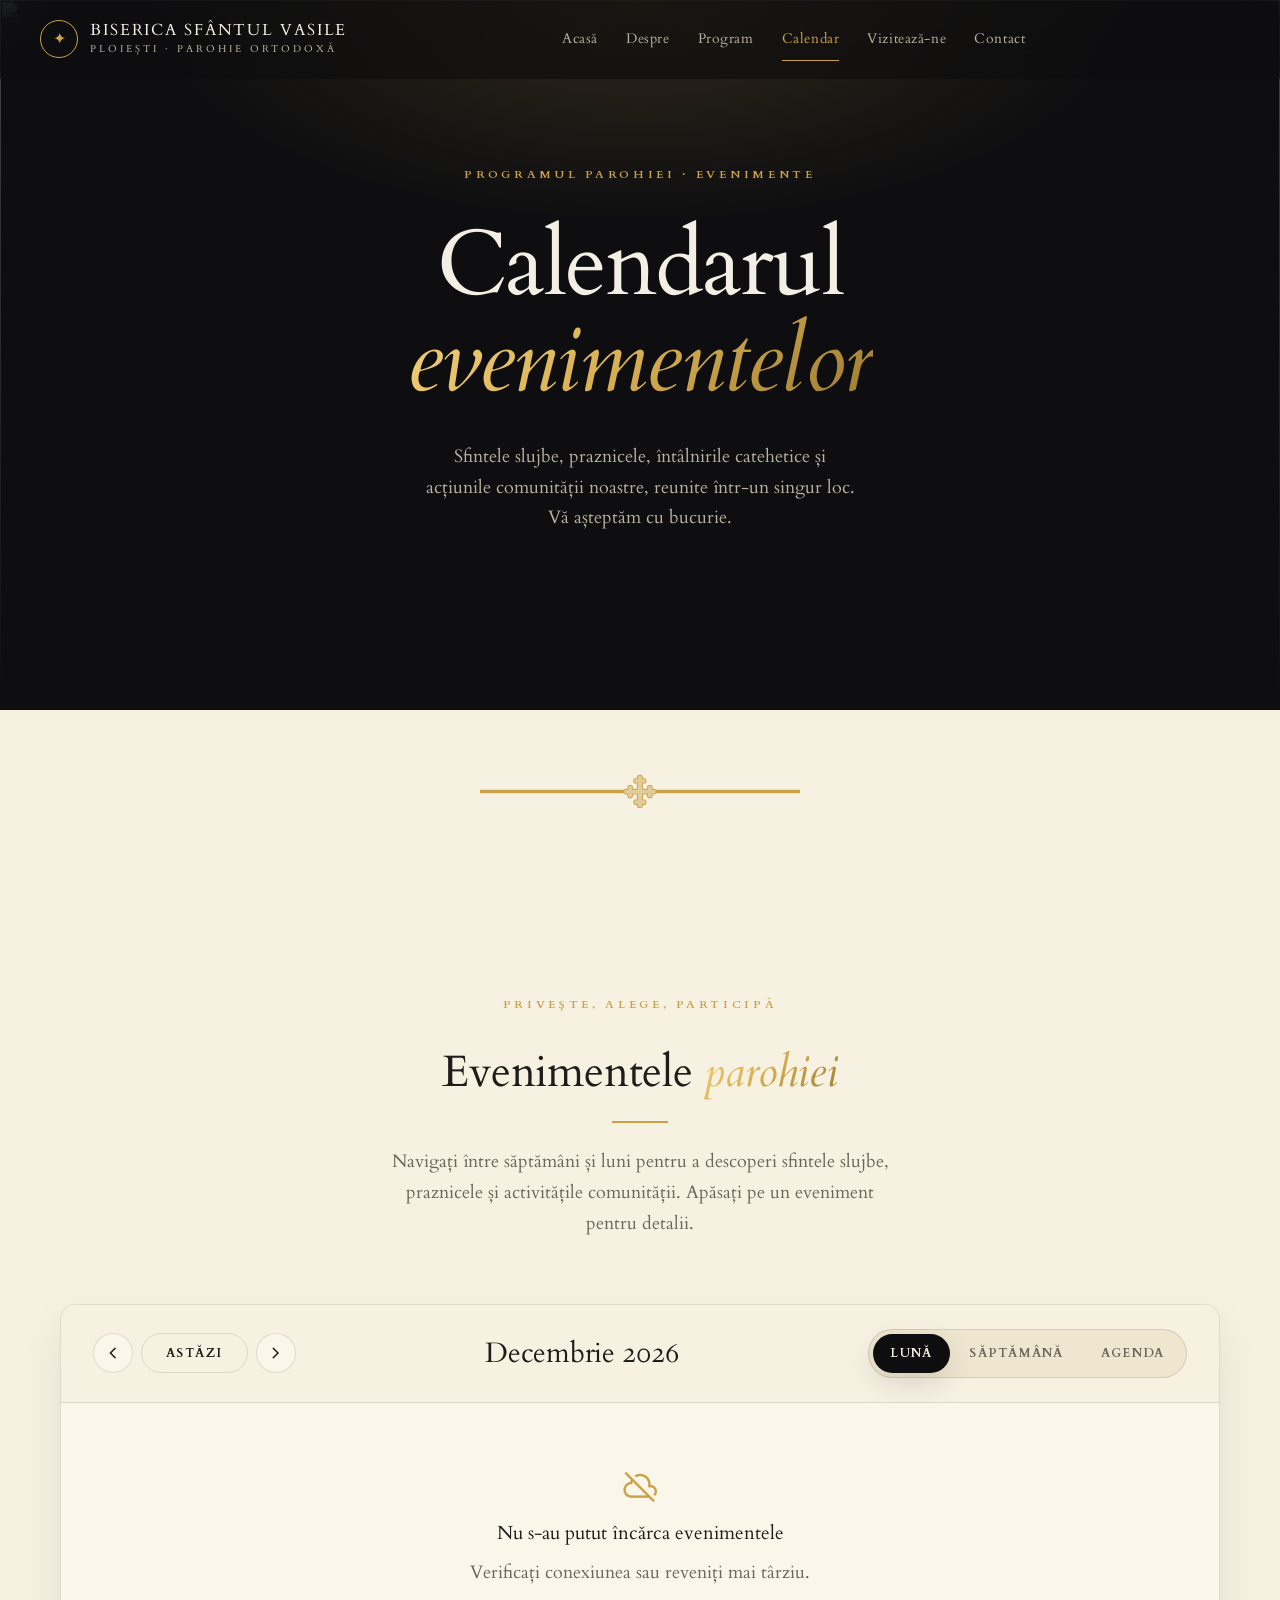
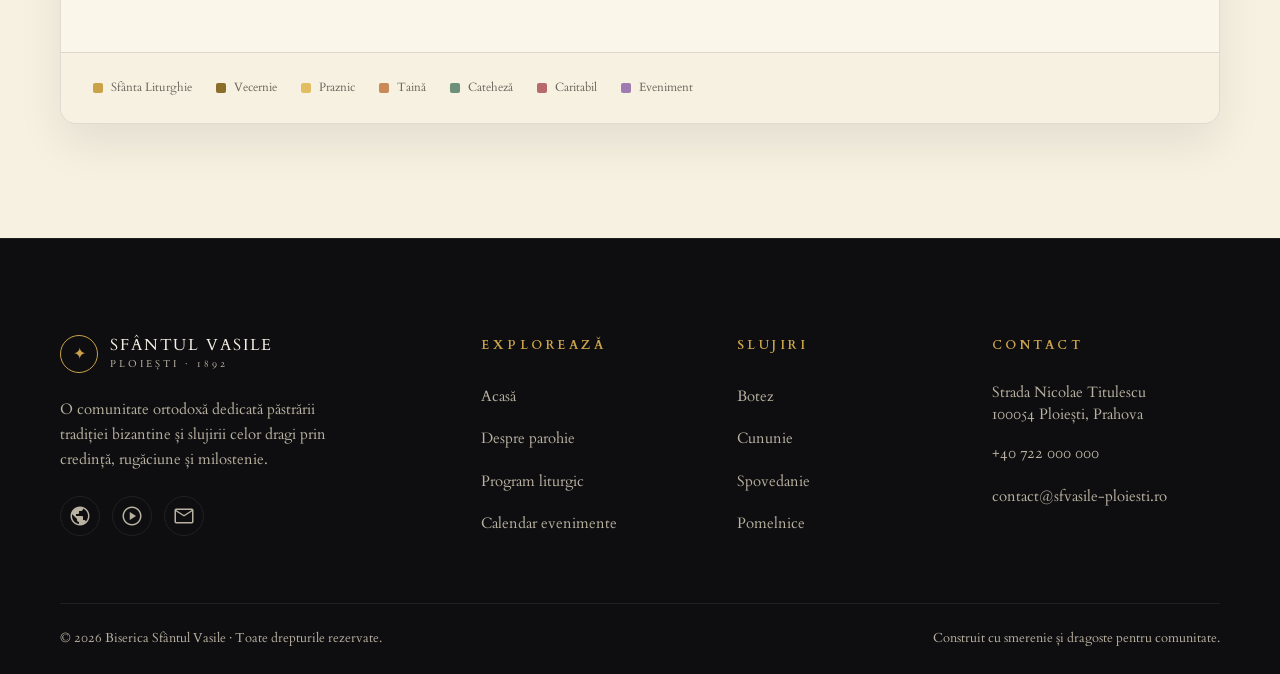
==== calendar.html @ da649786 "Implementare calendar Co-Authored-By: Claude Opus 4.6 <noreply@anthropic.com>" ====
<!DOCTYPE html>
<html lang="ro">
<head>
  <meta charset="utf-8">
  <meta name="viewport" content="width=device-width, initial-scale=1">
  <title>Calendar evenimente — Biserica Sfântul Vasile · Ploiești</title>
  <meta name="description" content="Calendarul evenimentelor parohiei Sfântul Vasile din Ploiești — sfinte slujbe, praznice, întâlniri catehetice și acțiuni caritabile.">

  <link rel="preconnect" href="https://fonts.googleapis.com">
  <link rel="preconnect" href="https://fonts.gstatic.com" crossorigin>
  <!-- Cardo — Old-Style Garalde serif (classical, liturgical, excellent diacritic & Greek support). -->
  <link rel="stylesheet" href="https://fonts.googleapis.com/css2?family=Cardo:ital,wght@0,400;0,700;1,400&display=swap">
  <link rel="stylesheet" href="https://fonts.googleapis.com/css2?family=Material+Symbols+Outlined:opsz,wght,FILL,GRAD@24,400,0,0&display=swap">

  <link rel="stylesheet" href="assets/css/main.css">
  <link rel="stylesheet" href="assets/css/calendar.css">
</head>
<body>

  <!-- ========== Header ========== -->
  <header class="site-header" role="banner">
    <div class="site-header__inner">
      <a href="index.html" class="brand" aria-label="Biserica Sfântul Vasile — Acasă">
        <span class="brand__mark" aria-hidden="true">✦</span>
        <span>
          <span class="brand__name">Biserica Sfântul Vasile</span>
          <span class="brand__sub">Ploiești · Parohie Ortodoxă</span>
        </span>
      </a>

      <nav class="nav" aria-label="Navigare principală">
        <a href="index.html" class="nav__link">Acasă</a>
        <a href="despre.html" class="nav__link">Despre</a>
        <a href="index.html#program" class="nav__link">Program</a>
        <a href="calendar.html" class="nav__link is-active">Calendar</a>
        <a href="index.html#vizita" class="nav__link">Vizitează-ne</a>
        <a href="contact.html" class="nav__link">Contact</a>
      </nav>

      <div class="header-actions">
        <button class="nav-toggle" data-menu-toggle aria-label="Deschide meniul" aria-expanded="false" aria-controls="mobile-menu">
          <span class="material-symbols-outlined" aria-hidden="true">menu</span>
        </button>
      </div>
    </div>
  </header>

  <!-- Mobile menu -->
  <div id="mobile-menu" class="mobile-menu" data-mobile-menu>
    <nav class="mobile-menu__list" aria-label="Navigare mobilă">
      <a href="index.html" class="mobile-menu__link">Acasă</a>
      <a href="despre.html" class="mobile-menu__link">Despre</a>
      <a href="index.html#program" class="mobile-menu__link">Program liturgic</a>
      <a href="calendar.html" class="mobile-menu__link is-active">Calendar</a>
      <a href="index.html#vizita" class="mobile-menu__link">Vizitează-ne</a>
      <a href="contact.html" class="mobile-menu__link">Contact</a>
    </nav>
  </div>

  <main id="main">

    <!-- ========== Hero (compact) ========== -->
    <section class="hero hero--compact" aria-label="Calendar evenimente">
      <div class="hero__bg" aria-hidden="true">
        <img src="https://images.unsplash.com/photo-1507692049790-de58290a4334?q=80&amp;w=2000&amp;auto=format&amp;fit=crop" alt="">
      </div>

      <div class="hero__inner hero__inner--center">
        <div style="max-width: 820px;">
          <span class="eyebrow hero__eyebrow">Programul parohiei · Evenimente</span>
          <h1 class="hero__title">
            Calendarul
            <em>evenimentelor</em>
          </h1>
          <p class="hero__lead">
            Sfintele slujbe, praznicele, întâlnirile catehetice și acțiunile comunității noastre, reunite într-un singur loc. Vă așteptăm cu bucurie.
          </p>
        </div>
      </div>
    </section>

    <!-- Ornament divider -->
    <div class="divider-ornament" aria-hidden="true">
      <img src="assets/img/divider-ornament.svg" alt="" class="divider-ornament__svg">
    </div>

    <!-- ========== Calendar widget ========== -->
    <section class="section section--cream" aria-labelledby="calendar-h">
      <div class="container">
        <div class="section-heading section-heading--center reveal">
          <span class="eyebrow">Privește, alege, participă</span>
          <h2 id="calendar-h" style="margin-top: var(--s-4);">
            Evenimentele <em class="text-gradient-gold" style="font-style: italic;">parohiei</em>
          </h2>
          <span class="section-heading__rule"></span>
          <p class="lead text-center mx-auto mt-5" style="color: var(--c-ink-muted);">
            Navigați între săptămâni și luni pentru a descoperi sfintele slujbe, praznicele și activitățile comunității. Apăsați pe un eveniment pentru detalii.
          </p>
        </div>

        <div class="reveal delay-1" id="bsv-calendar" style="margin-top: var(--s-7);"></div>

        <noscript>
          <div class="calendar" style="margin-top: var(--s-7);">
            <div class="calendar__state">
              <span class="material-symbols-outlined icon" aria-hidden="true">info</span>
              <h3>Activați JavaScript pentru a vizualiza calendarul</h3>
              <p>Pentru programul liturgic static, vizitați secțiunea <a href="index.html#program" class="link-arrow"><span>Program</span></a>.</p>
            </div>
          </div>
        </noscript>
      </div>
    </section>

  </main>

  <!-- ========== Footer ========== -->
  <footer class="site-footer" role="contentinfo">
    <div class="container">
      <div class="site-footer__grid">
        <div>
          <a href="index.html" class="brand site-footer__brand">
            <span class="brand__mark" aria-hidden="true">✦</span>
            <span>
              <span class="brand__name">Sfântul Vasile</span>
              <span class="brand__sub">Ploiești · 1892</span>
            </span>
          </a>
          <p class="site-footer__intro">
            O comunitate ortodoxă dedicată păstrării tradiției bizantine și slujirii celor dragi prin credință, rugăciune și milostenie.
          </p>
          <div class="site-footer__socials" aria-label="Urmărește-ne">
            <a href="#" aria-label="Facebook"><span class="material-symbols-outlined" aria-hidden="true">public</span></a>
            <a href="#" aria-label="YouTube"><span class="material-symbols-outlined" aria-hidden="true">play_circle</span></a>
            <a href="mailto:contact@sfvasile-ploiesti.ro" aria-label="Email"><span class="material-symbols-outlined" aria-hidden="true">mail</span></a>
          </div>
        </div>

        <div>
          <h3 class="site-footer__title">Explorează</h3>
          <ul class="site-footer__list">
            <li><a href="index.html">Acasă</a></li>
            <li><a href="despre.html">Despre parohie</a></li>
            <li><a href="index.html#program">Program liturgic</a></li>
            <li><a href="calendar.html">Calendar evenimente</a></li>
          </ul>
        </div>

        <div>
          <h3 class="site-footer__title">Slujiri</h3>
          <ul class="site-footer__list">
            <li><a href="contact.html">Botez</a></li>
            <li><a href="contact.html">Cununie</a></li>
            <li><a href="contact.html">Spovedanie</a></li>
            <li><a href="contact.html">Pomelnice</a></li>
          </ul>
        </div>

        <div>
          <h3 class="site-footer__title">Contact</h3>
          <ul class="site-footer__list">
            <li><p>Strada Nicolae Titulescu<br>100054 Ploiești, Prahova</p></li>
            <li><a href="tel:+40722000000">+40 722 000 000</a></li>
            <li><a href="mailto:contact@sfvasile-ploiesti.ro">contact@sfvasile-ploiesti.ro</a></li>
          </ul>
        </div>
      </div>

      <div class="container" style="padding: 0;">
        <div class="site-footer__bottom">
          <p>© <span data-year>2026</span> Biserica Sfântul Vasile · Toate drepturile rezervate.</p>
          <p>Construit cu smerenie și dragoste pentru comunitate.</p>
        </div>
      </div>
    </div>
  </footer>

  <script src="assets/js/main.js" defer></script>
  <script src="assets/js/calendar.js" defer></script>
  <script>
    document.addEventListener('DOMContentLoaded', function () {
      if (window.BsvCalendar) {
        BsvCalendar.mount('#bsv-calendar', { endpoint: 'api/events.php' });
      }
    });
  </script>
</body>
</html>
---- assets/css/main.css ----
/* =====================================================
   BISERICA SFÂNTUL VASILE — MAIN STYLESHEET
   Central design system for the whole site.

   Contents:
     1. Design tokens (CSS variables)
     2. Reset & base
     3. Typography
     4. Layout primitives
     5. Header & navigation
     6. Buttons & links
     7. Sections & ornaments
     8. Cards
     9. Forms
    10. Hero
    11. Program (service) list
    12. Announcements
    13. Map & contact
    14. Footer
    15. Utilities
    16. Reveal-on-scroll
   ===================================================== */


/* -----------------------------------------------------
   1. DESIGN TOKENS
   ----------------------------------------------------- */
:root {
  /* Palette — dark (hero, footer, CTAs) */
  --c-ink:         #0E0E10;
  --c-ink-2:       #16161A;
  --c-ink-3:       #1E1D1A;
  --c-ink-4:       #2A2824;

  /* Palette — warm (body sections) */
  --c-cream:       #F7F1E2;
  --c-cream-2:     #FBF6EA;
  --c-cream-3:     #EFE6D0;
  --c-parchment:   #E8DEC4;

  /* Palette — gold */
  --c-gold:        #C9A24A;
  --c-gold-bright: #E3BD61;
  --c-gold-deep:   #8C6E2B;
  --c-gold-soft:   rgba(201, 162, 74, 0.12);

  /* Text */
  --c-snow:        #F4EFE4;
  --c-snow-muted:  #B9B2A2;
  --c-ink-text:    #1E1D1A;
  --c-ink-muted:   #6B665B;

  /* Lines */
  --c-line-dark:   rgba(201, 162, 74, 0.22);
  --c-line-light:  rgba(30, 29, 26, 0.12);
  --c-line-snow:   rgba(244, 239, 228, 0.08);

  /* Spacing scale */
  --s-1: 0.25rem;
  --s-2: 0.5rem;
  --s-3: 0.75rem;
  --s-4: 1rem;
  --s-5: 1.5rem;
  --s-6: 2rem;
  --s-7: 3rem;
  --s-8: 4rem;
  --s-9: 6rem;
  --s-10: 8rem;

  /* Radii */
  --r-sm: 4px;
  --r-md: 10px;
  --r-lg: 16px;
  --r-pill: 999px;

  /* Typography — Cardo: an Old-Style Garalde serif designed for classical,
     liturgical, and scholarly typography. Excellent Romanian, Greek, and Hebrew
     coverage. Only 400/400i/700 available — hierarchy built via size & italic. */
  --f-serif: 'Cardo', 'Adobe Garamond Pro', Garamond, Georgia, 'Times New Roman', serif;
  --f-sans:  'Cardo', 'Adobe Garamond Pro', Garamond, Georgia, 'Times New Roman', serif;

  /* Effects */
  --shadow-soft:   0 10px 30px rgba(0, 0, 0, 0.12);
  --shadow-card:   0 20px 45px rgba(0, 0, 0, 0.08);
  --shadow-sacred: 0 24px 48px rgba(0, 0, 0, 0.4);
  --shadow-gold:   0 18px 40px rgba(201, 162, 74, 0.22);
  --ease: cubic-bezier(0.4, 0, 0.2, 1);
  --t-smooth: 320ms var(--ease);
  --t-slow:   620ms var(--ease);

  /* Gradients */
  --g-gold: linear-gradient(135deg, #E3BD61 0%, #C9A24A 55%, #9D7C2F 100%);
  --g-gold-text: linear-gradient(135deg, #F2D07A 0%, #D9B153 45%, #9D7C2F 100%);

  /* Layout */
  --container: 1240px;
  --container-narrow: 960px;
  --header-h: 78px;
}


/* -----------------------------------------------------
   2. RESET & BASE
   ----------------------------------------------------- */
*, *::before, *::after { box-sizing: border-box; }
* { margin: 0; padding: 0; }

html {
  scroll-behavior: smooth;
  scroll-padding-top: var(--header-h);
}

body {
  font-family: var(--f-serif);
  font-size: 18px;
  line-height: 1.7;
  color: var(--c-ink-text);
  background-color: var(--c-cream);
  -webkit-font-smoothing: antialiased;
  text-rendering: optimizeLegibility;
  font-feature-settings: "liga", "kern", "onum";
  overflow-x: hidden;
}

img, svg, video { display: block; max-width: 100%; }
a { color: inherit; text-decoration: none; }
button { font: inherit; cursor: pointer; background: none; border: none; color: inherit; }
ul { list-style: none; }
address { font-style: normal; }

::selection { background: var(--c-gold); color: var(--c-ink); }

.material-symbols-outlined {
  font-variation-settings: 'FILL' 0, 'wght' 300, 'GRAD' 0, 'opsz' 24;
}


/* -----------------------------------------------------
   3. TYPOGRAPHY
   ----------------------------------------------------- */
.font-serif { font-family: var(--f-serif); }
.font-sans  { font-family: var(--f-sans); }

.eyebrow {
  display: inline-block;
  font-family: var(--f-sans);
  font-size: 0.72rem;
  font-weight: 700;
  letter-spacing: 0.32em;
  text-transform: uppercase;
  color: var(--c-gold);
}

.text-gradient-gold {
  background: var(--g-gold-text);
  -webkit-background-clip: text;
          background-clip: text;
  -webkit-text-fill-color: transparent;
  color: transparent;
}

.lead {
  font-family: var(--f-sans);
  font-size: 1.1rem;
  line-height: 1.75;
  color: var(--c-ink-muted);
  max-width: 56ch;
}

.text-muted      { color: var(--c-ink-muted); }
.text-snow       { color: var(--c-snow); }
.text-snow-muted { color: var(--c-snow-muted); }
.text-gold       { color: var(--c-gold); }
.text-center     { text-align: center; }


/* -----------------------------------------------------
   4. LAYOUT PRIMITIVES
   ----------------------------------------------------- */
.container {
  width: 100%;
  max-width: var(--container);
  margin-inline: auto;
  padding-inline: clamp(1.25rem, 4vw, 2.5rem);
}

.container-narrow {
  max-width: var(--container-narrow);
  margin-inline: auto;
  padding-inline: clamp(1.25rem, 4vw, 2.5rem);
}

.section {
  padding-block: clamp(4.5rem, 9vw, 7.5rem);
  position: relative;
}
.section--dark   { background: var(--c-ink);   color: var(--c-snow); }
.section--ink-2  { background: var(--c-ink-2); color: var(--c-snow); }
.section--cream  { background: var(--c-cream); }
.section--cream-2{ background: var(--c-cream-2); }
.section--parchment { background: var(--c-parchment); }

.split-13 { display: grid; gap: var(--s-8); }
.split-11 { display: grid; gap: var(--s-8); }
.split-12 { display: grid; gap: var(--s-8); }
@media (min-width: 900px) {
  .split-13 { grid-template-columns: 1fr 1.6fr; gap: var(--s-10); }
  .split-11 { grid-template-columns: 1fr 1fr; }
  .split-12 { grid-template-columns: 1fr 2fr; gap: var(--s-9); }
}

.grid-cards {
  display: grid;
  gap: var(--s-5);
  grid-template-columns: 1fr;
}
@media (min-width: 680px)  { .grid-cards { grid-template-columns: repeat(2, 1fr); } }
@media (min-width: 1000px) { .grid-cards { grid-template-columns: repeat(3, 1fr); } }


/* -----------------------------------------------------
   5. HEADER & NAVIGATION
   ----------------------------------------------------- */
.site-header {
  position: fixed;
  inset: 0 0 auto 0;
  z-index: 100;
  background: rgba(14, 14, 16, 0.68);
  backdrop-filter: blur(18px) saturate(130%);
  -webkit-backdrop-filter: blur(18px) saturate(130%);
  border-bottom: 1px solid transparent;
  transition: background var(--t-smooth), border-color var(--t-smooth);
  color: var(--c-snow);
}
.site-header.is-scrolled {
  background: rgba(14, 14, 16, 0.94);
  border-bottom-color: var(--c-line-dark);
}

.site-header__inner {
  display: flex;
  align-items: center;
  justify-content: space-between;
  height: var(--header-h);
  padding-inline: clamp(1rem, 4vw, 2.5rem);
  max-width: 1440px;
  margin-inline: auto;
}

.brand {
  display: flex;
  align-items: center;
  gap: var(--s-3);
  color: var(--c-snow);
}

.brand__mark {
  display: grid;
  place-items: center;
  width: 38px; height: 38px;
  border: 1px solid var(--c-gold);
  border-radius: 50%;
  color: var(--c-gold);
  font-family: var(--f-serif);
  font-size: 1rem;
  line-height: 1;
  flex-shrink: 0;
}

.brand__name {
  display: block;
  font-family: var(--f-serif);
  font-size: 0.98rem;
  letter-spacing: 0.12em;
  text-transform: uppercase;
  line-height: 1.15;
}
.brand__sub {
  display: block;
  margin-top: 2px;
  font-family: var(--f-sans);
  font-size: 0.62rem;
  letter-spacing: 0.3em;
  text-transform: uppercase;
  color: var(--c-snow-muted);
}

.nav {
  display: none;
  align-items: center;
  gap: clamp(1.25rem, 2.2vw, 2.25rem);
}

.nav__link {
  position: relative;
  font-family: var(--f-sans);
  font-size: 0.88rem;
  letter-spacing: 0.04em;
  color: var(--c-snow-muted);
  padding: 6px 0;
  transition: color var(--t-smooth);
}
.nav__link:hover { color: var(--c-snow); }
.nav__link.is-active { color: var(--c-gold); }
.nav__link.is-active::after {
  content: "";
  position: absolute;
  left: 0; right: 0; bottom: -4px;
  height: 1px;
  background: var(--c-gold);
}

.header-actions {
  display: flex;
  align-items: center;
  gap: var(--s-3);
}

.nav-toggle {
  display: grid;
  place-items: center;
  width: 44px; height: 44px;
  border: 1px solid var(--c-line-dark);
  border-radius: var(--r-sm);
  color: var(--c-gold);
  transition: background var(--t-smooth), border-color var(--t-smooth);
}
.nav-toggle:hover { background: var(--c-gold-soft); border-color: var(--c-gold); }

@media (min-width: 960px) {
  .nav { display: flex; }
  .nav-toggle { display: none; }
}

/* Mobile menu */
.mobile-menu {
  position: fixed;
  inset: 0;
  z-index: 95;
  padding: calc(var(--header-h) + 1.5rem) 1.75rem 2rem;
  background: rgba(14, 14, 16, 0.98);
  backdrop-filter: blur(24px);
  -webkit-backdrop-filter: blur(24px);
  opacity: 0;
  visibility: hidden;
  transform: translateY(-12px);
  transition: opacity var(--t-smooth), transform var(--t-smooth), visibility var(--t-smooth);
  color: var(--c-snow);
}
.mobile-menu.is-open {
  opacity: 1;
  visibility: visible;
  transform: translateY(0);
}

.mobile-menu__list {
  display: flex;
  flex-direction: column;
}

.mobile-menu__link {
  display: block;
  font-family: var(--f-serif);
  font-size: 1.6rem;
  color: var(--c-snow);
  padding: var(--s-5) 0;
  border-bottom: 1px solid var(--c-line-snow);
}
.mobile-menu__link.is-active { color: var(--c-gold); }

.mobile-menu .btn { margin-top: var(--s-7); align-self: flex-start; }

@media (min-width: 960px) {
  .mobile-menu { display: none; }
}


/* -----------------------------------------------------
   6. BUTTONS & LINKS
   ----------------------------------------------------- */
.btn {
  display: inline-flex;
  align-items: center;
  justify-content: center;
  gap: var(--s-2);
  padding: 0.95rem 1.75rem;
  font-family: var(--f-sans);
  font-size: 0.78rem;
  font-weight: 700;
  letter-spacing: 0.2em;
  text-transform: uppercase;
  border-radius: var(--r-sm);
  transition: transform var(--t-smooth), background var(--t-smooth),
              color var(--t-smooth), box-shadow var(--t-smooth),
              filter var(--t-smooth), border-color var(--t-smooth);
  white-space: nowrap;
  line-height: 1;
  border: 1px solid transparent;
}
.btn:active { transform: scale(0.98); }

.btn--gold {
  background: var(--g-gold);
  color: var(--c-ink);
  box-shadow: 0 8px 22px rgba(201, 162, 74, 0.25);
}
.btn--gold:hover {
  filter: brightness(1.08);
  box-shadow: 0 14px 30px rgba(201, 162, 74, 0.4);
}

.btn--outline {
  background: transparent;
  color: var(--c-gold);
  border-color: rgba(201, 162, 74, 0.45);
}
.btn--outline:hover { background: var(--c-gold-soft); border-color: var(--c-gold); }

.btn--ghost-light {
  background: transparent;
  color: var(--c-ink-text);
  border-color: var(--c-line-light);
}
.btn--ghost-light:hover { border-color: var(--c-ink-text); }

.btn--sm { padding: 0.65rem 1.1rem; font-size: 0.7rem; }
.btn--lg { padding: 1.1rem 2.2rem; font-size: 0.85rem; }
.btn--block { width: 100%; }

.link-arrow {
  display: inline-flex;
  align-items: center;
  gap: var(--s-2);
  font-family: var(--f-sans);
  font-size: 0.78rem;
  font-weight: 700;
  letter-spacing: 0.22em;
  text-transform: uppercase;
  color: var(--c-gold-deep);
  padding-bottom: 4px;
  border-bottom: 1px solid rgba(140, 110, 43, 0.3);
  transition: color var(--t-smooth), border-color var(--t-smooth), gap var(--t-smooth);
}
.link-arrow:hover { color: var(--c-gold); border-color: var(--c-gold); gap: var(--s-3); }
.link-arrow .material-symbols-outlined { font-size: 1.1rem; }

/* When arrow link is on a dark background */
.on-dark .link-arrow { color: var(--c-gold); border-color: var(--c-line-dark); }
.on-dark .link-arrow:hover { color: var(--c-gold-bright); border-color: var(--c-gold); }


/* -----------------------------------------------------
   7. SECTIONS & ORNAMENTS
   ----------------------------------------------------- */
.section-heading { margin-bottom: var(--s-8); }
.section-heading .eyebrow { margin-bottom: var(--s-4); }
.section-heading h2 {
  font-family: var(--f-serif);
  font-size: clamp(2rem, 3.6vw, 2.75rem);
  line-height: 1.15;
  letter-spacing: -0.005em;
  font-weight: 400;
  max-width: 22ch;
}
.section-heading--center { text-align: center; }
.section-heading--center h2 { margin-inline: auto; }
.section-heading__rule {
  display: block;
  width: 56px; height: 2px;
  background: var(--c-gold);
  margin-top: var(--s-5);
}
.section-heading--center .section-heading__rule { margin-inline: auto; }

/* Divider ornament — gold horizontal line with centered Orthodox cross (see assets/img/divider-ornament.svg).
   Fill uses currentColor, so recolor by setting `color` on the parent. */
.divider-ornament {
  display: flex;
  align-items: center;
  justify-content: center;
  padding-block: clamp(2.5rem, 5vw, 4.5rem);
  color: var(--c-gold-bright);
  background: transparent;
}
.divider-ornament__svg {
  width: clamp(200px, 38%, 320px);
  height: auto;
  display: block;
}
.section--dark .divider-ornament,
.on-dark .divider-ornament { color: var(--c-gold); }


/* -----------------------------------------------------
   8. CARDS
   ----------------------------------------------------- */
.card {
  background: var(--c-cream-2);
  border: 1px solid var(--c-line-light);
  border-radius: var(--r-md);
  padding: clamp(1.5rem, 2.6vw, 2.25rem);
  transition: transform var(--t-smooth), border-color var(--t-smooth),
              box-shadow var(--t-smooth), background var(--t-smooth);
  position: relative;
  display: flex;
  flex-direction: column;
}
.card:hover {
  transform: translateY(-4px);
  border-color: rgba(201, 162, 74, 0.5);
  box-shadow: var(--shadow-card);
}

.card--dark {
  background: var(--c-ink-2);
  border-color: var(--c-line-snow);
  color: var(--c-snow);
}
.card--dark:hover { border-color: var(--c-line-dark); }


/* -----------------------------------------------------
   9. FORMS
   ----------------------------------------------------- */
.field { display: flex; flex-direction: column; gap: var(--s-2); }

.field__label {
  font-family: var(--f-sans);
  font-size: 0.68rem;
  font-weight: 700;
  letter-spacing: 0.24em;
  text-transform: uppercase;
  color: var(--c-ink-muted);
}

.field__input,
.field__textarea {
  font-family: var(--f-sans);
  font-size: 1rem;
  color: var(--c-ink-text);
  background: transparent;
  border: none;
  border-bottom: 1px solid var(--c-line-light);
  padding: 0.75rem 0;
  transition: border-color var(--t-smooth);
  width: 100%;
}
.field__input:focus,
.field__textarea:focus { outline: none; border-bottom-color: var(--c-gold); }
.field__textarea { resize: vertical; min-height: 120px; }


/* -----------------------------------------------------
   10. HERO
   ----------------------------------------------------- */
.hero {
  position: relative;
  min-height: 100vh;
  padding-top: calc(var(--header-h) + 3rem);
  padding-bottom: var(--s-9);
  background: var(--c-ink);
  color: var(--c-snow);
  overflow: hidden;
}

.hero__bg { position: absolute; inset: 0; z-index: 0; }
.hero__bg img {
  width: 100%; height: 100%;
  object-fit: cover;
  opacity: 0.45;
  filter: saturate(0.75) contrast(1.05);
}
.hero__bg::after {
  content: "";
  position: absolute; inset: 0;
  background:
    radial-gradient(55% 45% at 50% 0%, rgba(201,162,74,0.18), transparent 70%),
    linear-gradient(to bottom, rgba(14,14,16,0.35) 0%, rgba(14,14,16,0.7) 55%, rgba(14,14,16,1) 100%);
}

.hero__inner {
  position: relative;
  z-index: 2;
  max-width: var(--container);
  margin-inline: auto;
  padding-inline: clamp(1.25rem, 4vw, 2.5rem);
  display: grid;
  grid-template-columns: 1fr;
  gap: var(--s-9);
  align-items: center;
  min-height: calc(100vh - var(--header-h) - 3rem);
}
@media (min-width: 1024px) {
  .hero__inner { grid-template-columns: 1.3fr 1fr; gap: var(--s-10); }
}

.hero__eyebrow {
  color: var(--c-gold);
  display: inline-flex;
  align-items: center;
  gap: var(--s-3);
  margin-bottom: var(--s-6);
}
.hero__eyebrow::before {
  content: "";
  width: 32px; height: 1px;
  background: var(--c-gold);
}

.hero__title {
  font-family: var(--f-serif);
  font-size: clamp(2.75rem, 7.2vw, 5.75rem);
  line-height: 1.05;
  letter-spacing: -0.02em;
  font-weight: 400;
  margin-bottom: var(--s-6);
}
.hero__title em {
  display: block;
  font-style: italic;
  background: var(--g-gold-text);
  -webkit-background-clip: text;
          background-clip: text;
  -webkit-text-fill-color: transparent;
  color: transparent;
}

.hero__lead {
  font-family: var(--f-sans);
  font-size: 1.1rem;
  line-height: 1.75;
  max-width: 48ch;
  color: var(--c-snow-muted);
  margin-bottom: var(--s-7);
}

.hero__actions {
  display: flex;
  flex-wrap: wrap;
  gap: var(--s-4);
}

.hero__meta {
  display: flex;
  gap: var(--s-6);
  flex-wrap: wrap;
  margin-top: var(--s-8);
  padding-top: var(--s-5);
  border-top: 1px solid var(--c-line-snow);
  color: var(--c-snow-muted);
  font-size: 0.78rem;
  letter-spacing: 0.18em;
  text-transform: uppercase;
}
.hero__meta strong { color: var(--c-gold); font-weight: 700; margin-right: var(--s-2); }

.hero__frame {
  position: relative;
  padding: var(--s-2);
  border: 1px solid rgba(201, 162, 74, 0.35);
  border-radius: var(--r-md);
  display: none;
  justify-self: end;
  width: 100%;
  max-width: 420px;
}
@media (min-width: 1024px) { .hero__frame { display: block; } }
.hero__frame::before {
  content: "";
  position: absolute;
  inset: -18px;
  border: 1px solid rgba(201, 162, 74, 0.1);
  border-radius: var(--r-md);
  pointer-events: none;
}
.hero__frame img {
  aspect-ratio: 3 / 4;
  width: 100%;
  object-fit: cover;
  border-radius: var(--r-sm);
  filter: grayscale(0.25);
  transition: filter var(--t-slow);
}
.hero__frame:hover img { filter: grayscale(0); }

.hero__quote {
  position: absolute;
  bottom: -28px; left: -28px;
  max-width: 280px;
  background: var(--c-ink-3);
  border: 1px solid rgba(201, 162, 74, 0.2);
  padding: var(--s-5) var(--s-5);
  border-radius: var(--r-sm);
  font-family: var(--f-serif);
  font-style: italic;
  color: var(--c-gold);
  font-size: 0.95rem;
  line-height: 1.5;
  box-shadow: var(--shadow-sacred);
}
.hero__quote cite {
  display: block;
  margin-top: var(--s-2);
  font-style: normal;
  font-family: var(--f-sans);
  font-size: 0.7rem;
  letter-spacing: 0.24em;
  text-transform: uppercase;
  color: var(--c-snow-muted);
}


/* -----------------------------------------------------
   11. PROGRAM (service list)
   ----------------------------------------------------- */
.service-card {
  background: var(--c-cream-2);
  border: 1px solid var(--c-line-light);
  border-radius: var(--r-md);
  padding: var(--s-7);
  border-bottom: 3px solid var(--c-line-light);
  transition: border-color var(--t-smooth), transform var(--t-smooth), box-shadow var(--t-smooth);
  display: flex;
  flex-direction: column;
}
.service-card:hover {
  border-bottom-color: var(--c-gold);
  transform: translateY(-3px);
  box-shadow: var(--shadow-card);
}

.service-card__top {
  display: flex; align-items: flex-start; justify-content: space-between;
  margin-bottom: var(--s-7);
}
.service-card__num {
  font-family: var(--f-serif);
  font-size: 2.5rem;
  color: var(--c-gold);
  opacity: 0.25;
  line-height: 1;
}
.service-card__icon {
  width: 44px; height: 44px;
  display: grid; place-items: center;
  border-radius: 50%;
  background: var(--c-gold-soft);
  color: var(--c-gold-deep);
}
.service-card__title {
  font-family: var(--f-serif);
  font-size: 1.45rem;
  color: var(--c-ink-text);
  margin-bottom: var(--s-3);
}
.service-card__desc {
  color: var(--c-ink-muted);
  margin-bottom: var(--s-6);
  line-height: 1.7;
  flex-grow: 1;
}
.service-card__meta {
  display: flex;
  align-items: center;
  gap: var(--s-3);
  padding-top: var(--s-4);
  border-top: 1px solid var(--c-line-light);
  font-family: var(--f-sans);
  font-size: 0.75rem;
  font-weight: 700;
  letter-spacing: 0.22em;
  text-transform: uppercase;
  color: var(--c-ink-text);
}
.service-card__meta .material-symbols-outlined {
  font-size: 1rem;
  color: var(--c-gold);
}


/* -----------------------------------------------------
   12. ANNOUNCEMENTS
   ----------------------------------------------------- */
.announcement {
  display: grid;
  grid-template-columns: auto 1fr;
  gap: var(--s-6);
  padding: var(--s-6) 0;
  border-bottom: 1px solid var(--c-line-snow);
  transition: background var(--t-smooth);
}
.announcement:last-child { border-bottom: 0; }

.announcement__date {
  display: flex;
  flex-direction: column;
  align-items: center;
  justify-content: center;
  min-width: 88px;
  padding: var(--s-3) var(--s-4);
  background: var(--c-ink-2);
  border: 1px solid var(--c-line-snow);
  border-radius: var(--r-md);
  font-family: var(--f-serif);
  color: var(--c-snow);
}
.announcement__date .day {
  font-size: 1.75rem;
  line-height: 1;
  color: var(--c-gold);
}
.announcement__date .month {
  font-size: 0.68rem;
  letter-spacing: 0.25em;
  text-transform: uppercase;
  margin-top: 4px;
  color: var(--c-snow-muted);
  font-family: var(--f-sans);
}

.announcement__body .tag {
  display: inline-block;
  font-size: 0.65rem;
  font-weight: 700;
  letter-spacing: 0.25em;
  text-transform: uppercase;
  color: var(--c-gold);
  margin-bottom: var(--s-2);
}
.announcement__title {
  font-family: var(--f-serif);
  font-size: 1.4rem;
  color: var(--c-snow);
  margin-bottom: var(--s-2);
  line-height: 1.25;
}
.announcement__desc { color: var(--c-snow-muted); max-width: 62ch; }


/* -----------------------------------------------------
   13. MAP & CONTACT
   ----------------------------------------------------- */
.map-wrap {
  position: relative;
  width: 100%;
  aspect-ratio: 4 / 3;
  border-radius: var(--r-md);
  overflow: hidden;
  border: 1px solid var(--c-line-light);
  box-shadow: var(--shadow-soft);
}
.map-wrap iframe {
  width: 100%; height: 100%; border: 0;
  filter: grayscale(0.2) contrast(0.95);
}

.info-list { display: flex; flex-direction: column; gap: var(--s-5); }

.info-row {
  display: grid;
  grid-template-columns: 44px 1fr;
  gap: var(--s-4);
  align-items: start;
}
.info-row__icon {
  width: 44px; height: 44px;
  display: grid; place-items: center;
  border-radius: 50%;
  background: var(--c-gold-soft);
  color: var(--c-gold-deep);
}
.info-row__label {
  display: block;
  font-family: var(--f-sans);
  font-size: 0.68rem;
  font-weight: 700;
  letter-spacing: 0.25em;
  text-transform: uppercase;
  color: var(--c-ink-muted);
  margin-bottom: var(--s-1);
}
.info-row__value {
  font-family: var(--f-serif);
  font-size: 1.1rem;
  color: var(--c-ink-text);
  line-height: 1.5;
}


/* -----------------------------------------------------
   14. FOOTER
   ----------------------------------------------------- */
.site-footer {
  background: var(--c-ink);
  color: var(--c-snow-muted);
  padding-block: var(--s-9) var(--s-5);
  border-top: 1px solid var(--c-line-snow);
}

.site-footer__grid {
  display: grid;
  grid-template-columns: 1fr;
  gap: var(--s-8);
  padding-bottom: var(--s-8);
}
@media (min-width: 720px) {
  .site-footer__grid { grid-template-columns: 1.8fr 1fr 1fr 1.1fr; gap: var(--s-7); }
}

.site-footer__brand { margin-bottom: var(--s-5); }
.site-footer__intro {
  max-width: 38ch;
  font-size: 0.92rem;
  line-height: 1.7;
  color: var(--c-snow-muted);
  margin-bottom: var(--s-5);
}

.site-footer__socials {
  display: flex;
  gap: var(--s-3);
}
.site-footer__socials a {
  width: 40px; height: 40px;
  display: grid; place-items: center;
  border: 1px solid var(--c-line-snow);
  border-radius: 50%;
  color: var(--c-snow-muted);
  transition: color var(--t-smooth), border-color var(--t-smooth);
}
.site-footer__socials a:hover { color: var(--c-gold); border-color: var(--c-gold); }

.site-footer__title {
  font-family: var(--f-serif);
  font-size: 0.78rem;
  font-weight: 700;
  letter-spacing: 0.28em;
  text-transform: uppercase;
  color: var(--c-gold);
  margin-bottom: var(--s-5);
}
.site-footer__list { display: flex; flex-direction: column; gap: var(--s-3); }
.site-footer__list a,
.site-footer__list p {
  font-family: var(--f-sans);
  font-size: 0.92rem;
  color: var(--c-snow-muted);
  transition: color var(--t-smooth);
  line-height: 1.55;
}
.site-footer__list a:hover { color: var(--c-gold); }

.site-footer__bottom {
  padding-top: var(--s-5);
  border-top: 1px solid var(--c-line-snow);
  display: flex;
  justify-content: space-between;
  align-items: center;
  flex-wrap: wrap;
  gap: var(--s-3);
  font-size: 0.8rem;
  color: var(--c-snow-muted);
}


/* -----------------------------------------------------
   16. UTILITIES
   ----------------------------------------------------- */
.hide-mobile  { display: none; }
.hide-desktop { display: revert; }
@media (min-width: 720px) {
  .hide-mobile  { display: revert; }
  .hide-desktop { display: none; }
}

.sticky-top { position: sticky; top: calc(var(--header-h) + 1.5rem); }
.w-full { width: 100%; }
.mx-auto { margin-inline: auto; }

.mt-3 { margin-top: var(--s-3); }
.mt-4 { margin-top: var(--s-4); }
.mt-5 { margin-top: var(--s-5); }
.mt-6 { margin-top: var(--s-6); }
.mt-7 { margin-top: var(--s-7); }
.mb-3 { margin-bottom: var(--s-3); }
.mb-4 { margin-bottom: var(--s-4); }
.mb-5 { margin-bottom: var(--s-5); }
.mb-6 { margin-bottom: var(--s-6); }
.mb-7 { margin-bottom: var(--s-7); }


/* -----------------------------------------------------
   17. REVEAL ON SCROLL
   ----------------------------------------------------- */
.reveal {
  opacity: 0;
  transform: translateY(24px);
  transition: opacity 800ms var(--ease), transform 800ms var(--ease);
  will-change: opacity, transform;
}
.reveal.is-visible { opacity: 1; transform: translateY(0); }
.reveal.delay-1 { transition-delay: 120ms; }
.reveal.delay-2 { transition-delay: 240ms; }
.reveal.delay-3 { transition-delay: 360ms; }

@media (prefers-reduced-motion: reduce) {
  html { scroll-behavior: auto; }
  .reveal { opacity: 1; transform: none; transition: none; }
}


/* -----------------------------------------------------
   18. PAGE-SPECIFIC COMPONENTS (despre, contact)
   ----------------------------------------------------- */

/* Compact hero variant — shorter, centered content for secondary pages */
.hero--compact {
  min-height: auto;
  padding-top: calc(var(--header-h) + 5rem);
  padding-bottom: var(--s-10);
}
.hero--compact .hero__inner {
  min-height: auto;
  grid-template-columns: 1fr;
  text-align: center;
  justify-items: center;
}
.hero__inner--center .hero__eyebrow,
.hero__inner--center .hero__lead { margin-inline: auto; }
.hero__inner--center .hero__eyebrow { justify-content: center; }
.hero__inner--center .hero__eyebrow::before { display: none; }

/* Timeline (istorie) */
.timeline {
  display: flex;
  flex-direction: column;
  gap: var(--s-8);
  position: relative;
  max-width: 860px;
  margin-inline: auto;
  padding-left: var(--s-6);
}
.timeline::before {
  content: "";
  position: absolute;
  top: 0; bottom: 0;
  left: 9px;
  width: 1px;
  background: linear-gradient(to bottom, transparent 0%, var(--c-gold) 8%, var(--c-gold) 92%, transparent 100%);
  opacity: 0.35;
}
@media (min-width: 720px) {
  .timeline { padding-left: var(--s-8); }
  .timeline::before { left: 13px; }
}

.timeline__item {
  display: grid;
  grid-template-columns: 1fr;
  gap: var(--s-3);
  position: relative;
}
.timeline__item::before {
  content: "";
  position: absolute;
  left: calc(-1 * var(--s-6) + 3px);
  top: 10px;
  width: 13px; height: 13px;
  border-radius: 50%;
  background: var(--c-gold);
  box-shadow: 0 0 0 4px var(--c-cream-2), 0 0 18px rgba(201,162,74,0.45);
}
@media (min-width: 720px) {
  .timeline__item::before { left: calc(-1 * var(--s-8) + 7px); }
}

.timeline__year {
  font-family: var(--f-serif);
  font-size: clamp(1.75rem, 3.4vw, 2.5rem);
  font-weight: 700;
  letter-spacing: -0.005em;
  color: var(--c-gold);
  line-height: 1;
  margin-bottom: var(--s-2);
}
.timeline__title {
  font-family: var(--f-serif);
  font-size: 1.4rem;
  font-weight: 700;
  color: var(--c-ink-text);
  margin-bottom: var(--s-3);
  letter-spacing: -0.005em;
}
.timeline__desc {
  color: var(--c-ink-muted);
  line-height: 1.75;
  max-width: 60ch;
}

/* Clergy cards (despre.html) */
.clergy-card {
  background: var(--c-ink-2);
  border: 1px solid var(--c-line-snow);
  border-radius: var(--r-md);
  padding: var(--s-8) var(--s-6) var(--s-7);
  text-align: center;
  transition: transform var(--t-smooth), border-color var(--t-smooth), box-shadow var(--t-smooth);
  display: flex;
  flex-direction: column;
  align-items: center;
  gap: var(--s-3);
}
.clergy-card:hover {
  transform: translateY(-4px);
  border-color: var(--c-line-dark);
  box-shadow: var(--shadow-sacred);
}
.clergy-card__mark {
  display: grid; place-items: center;
  width: 72px; height: 72px;
  border: 1px solid var(--c-gold);
  border-radius: 50%;
  color: var(--c-gold);
  font-family: var(--f-serif);
  font-size: 1.6rem;
  margin-bottom: var(--s-4);
  background: rgba(201, 162, 74, 0.06);
}
.clergy-card__role {
  font-family: var(--f-sans);
  font-size: 0.68rem;
  font-weight: 700;
  letter-spacing: 0.3em;
  text-transform: uppercase;
  color: var(--c-gold);
}
.clergy-card__name {
  font-family: var(--f-serif);
  font-size: 1.45rem;
  font-weight: 700;
  color: var(--c-snow);
  letter-spacing: -0.005em;
  margin-bottom: var(--s-2);
}
.clergy-card__bio {
  color: var(--c-snow-muted);
  font-size: 0.95rem;
  line-height: 1.65;
  max-width: 30ch;
}

/* Final quote (despre.html closing) */
.final-quote {
  text-align: center;
  display: flex;
  flex-direction: column;
  align-items: center;
  gap: var(--s-6);
  padding-block: var(--s-5);
}
.final-quote__mark {
  display: grid; place-items: center;
  width: 52px; height: 52px;
  border: 1px solid var(--c-gold);
  border-radius: 50%;
  color: var(--c-gold);
  font-family: var(--f-serif);
  font-size: 1.3rem;
}
.final-quote__text {
  font-family: var(--f-serif);
  font-size: clamp(1.4rem, 3vw, 2rem);
  font-weight: 400;
  font-style: italic;
  line-height: 1.35;
  color: var(--c-snow);
  max-width: 32ch;
  letter-spacing: -0.005em;
  margin: 0;
}
.final-quote__actions {
  display: flex;
  flex-wrap: wrap;
  gap: var(--s-4);
  justify-content: center;
  margin-top: var(--s-3);
}

/* Service link cards (contact.html "slujiri") */
.service-link {
  background: var(--c-ink-2);
  border: 1px solid var(--c-line-snow);
  border-radius: var(--r-md);
  padding: var(--s-7) var(--s-6);
  display: flex;
  flex-direction: column;
  align-items: flex-start;
  gap: var(--s-3);
  transition: transform var(--t-smooth), border-color var(--t-smooth);
}
.service-link:hover {
  transform: translateY(-3px);
  border-color: var(--c-line-dark);
}
.service-link__icon {
  width: 48px; height: 48px;
  display: grid; place-items: center;
  border-radius: 50%;
  background: var(--c-gold-soft);
  color: var(--c-gold);
  margin-bottom: var(--s-2);
}
.service-link__icon .material-symbols-outlined { font-size: 1.4rem; }
.service-link__title {
  font-family: var(--f-serif);
  font-size: 1.4rem;
  font-weight: 700;
  color: var(--c-snow);
  letter-spacing: -0.005em;
}
.service-link__desc {
  color: var(--c-snow-muted);
  line-height: 1.65;
  flex-grow: 1;
  margin-bottom: var(--s-3);
  font-size: 0.95rem;
}

/* Contact form */
.contact-form {
  background: var(--c-cream-2);
  border: 1px solid var(--c-line-light);
  border-radius: var(--r-md);
  padding: clamp(1.75rem, 3vw, 2.5rem);
  display: flex;
  flex-direction: column;
  gap: var(--s-5);
  box-shadow: var(--shadow-card);
}
---- assets/css/calendar.css ----
/* =====================================================
   BISERICA SFÂNTUL VASILE — CALENDAR STYLES
   Scoped to the calendar page and homepage events widget.
   Relies on the design tokens defined in main.css.
   ===================================================== */


/* -----------------------------------------------------
   Shared surface for the calendar card
   ----------------------------------------------------- */
.calendar {
  background: var(--c-cream-2);
  border: 1px solid var(--c-line-light);
  border-radius: var(--r-lg);
  box-shadow: var(--shadow-card);
  overflow: hidden;
}

.calendar__toolbar {
  display: flex;
  flex-wrap: wrap;
  gap: var(--s-4);
  align-items: center;
  justify-content: space-between;
  padding: var(--s-5) var(--s-6);
  border-bottom: 1px solid var(--c-line-light);
  background: var(--c-cream);
}

.calendar__title {
  font-family: var(--f-serif);
  font-size: clamp(1.25rem, 2.4vw, 1.75rem);
  font-weight: 400;
  letter-spacing: -0.01em;
  color: var(--c-ink-text);
  text-transform: capitalize;
}

.calendar__nav {
  display: inline-flex;
  align-items: center;
  gap: var(--s-2);
}

.calendar__nav-btn {
  display: inline-flex;
  align-items: center;
  justify-content: center;
  width: 40px;
  height: 40px;
  border-radius: var(--r-pill);
  border: 1px solid var(--c-line-light);
  background: var(--c-cream-2);
  color: var(--c-ink-text);
  transition: background var(--t-smooth), border-color var(--t-smooth), color var(--t-smooth);
}

.calendar__nav-btn:hover,
.calendar__nav-btn:focus-visible {
  background: var(--c-gold-soft);
  border-color: var(--c-gold);
  color: var(--c-gold-deep);
  outline: none;
}

.calendar__today {
  display: inline-flex;
  align-items: center;
  gap: var(--s-2);
  padding: 0 var(--s-5);
  height: 40px;
  border-radius: var(--r-pill);
  border: 1px solid var(--c-line-light);
  font-family: var(--f-sans);
  font-size: 0.78rem;
  font-weight: 700;
  letter-spacing: 0.12em;
  text-transform: uppercase;
  color: var(--c-ink-text);
  background: transparent;
  transition: background var(--t-smooth), border-color var(--t-smooth), color var(--t-smooth);
}

.calendar__today:hover,
.calendar__today:focus-visible {
  background: var(--c-gold);
  border-color: var(--c-gold);
  color: var(--c-ink);
  outline: none;
}

.calendar__views {
  display: inline-flex;
  gap: 2px;
  padding: 4px;
  border-radius: var(--r-pill);
  background: var(--c-cream-3);
  border: 1px solid var(--c-line-light);
}

.calendar__view-btn {
  padding: 0.55rem 1.1rem;
  font-family: var(--f-sans);
  font-size: 0.78rem;
  font-weight: 700;
  letter-spacing: 0.1em;
  text-transform: uppercase;
  color: var(--c-ink-muted);
  border-radius: var(--r-pill);
  transition: background var(--t-smooth), color var(--t-smooth);
}

.calendar__view-btn:hover {
  color: var(--c-ink-text);
}

.calendar__view-btn.is-active {
  background: var(--c-ink);
  color: var(--c-snow);
  box-shadow: var(--shadow-soft);
}


/* -----------------------------------------------------
   Month view — 7×6 grid
   ----------------------------------------------------- */
.calendar__month {
  display: grid;
  grid-template-columns: repeat(7, 1fr);
  background: var(--c-cream-2);
}

.calendar__weekday {
  padding: var(--s-3) var(--s-4);
  font-family: var(--f-sans);
  font-size: 0.7rem;
  font-weight: 700;
  letter-spacing: 0.24em;
  text-transform: uppercase;
  color: var(--c-ink-muted);
  text-align: center;
  border-bottom: 1px solid var(--c-line-light);
  background: var(--c-cream);
}

.calendar__day {
  position: relative;
  min-height: 120px;
  padding: var(--s-3);
  border-right: 1px solid var(--c-line-light);
  border-bottom: 1px solid var(--c-line-light);
  background: var(--c-cream-2);
  display: flex;
  flex-direction: column;
  gap: 4px;
  transition: background var(--t-smooth);
  cursor: pointer;
}

.calendar__day:nth-child(7n + 7) { border-right: none; }

.calendar__day:hover {
  background: var(--c-cream);
}

.calendar__day.is-out {
  background: repeating-linear-gradient(
    -45deg,
    var(--c-cream-2) 0 8px,
    var(--c-cream) 8px 10px
  );
  color: var(--c-ink-muted);
  opacity: 0.55;
}

.calendar__day.is-today {
  background: var(--c-gold-soft);
}

.calendar__day.is-today .calendar__day-num {
  background: var(--c-ink);
  color: var(--c-gold);
  width: 28px;
  height: 28px;
  line-height: 28px;
  border-radius: var(--r-pill);
  text-align: center;
  font-weight: 700;
}

.calendar__day-num {
  font-family: var(--f-sans);
  font-size: 0.85rem;
  font-weight: 400;
  color: var(--c-ink-text);
  letter-spacing: 0.02em;
}

.calendar__events {
  display: flex;
  flex-direction: column;
  gap: 3px;
  margin-top: 2px;
}

.calendar__pill {
  display: block;
  font-family: var(--f-sans);
  font-size: 0.72rem;
  font-weight: 400;
  line-height: 1.3;
  padding: 4px 8px;
  border-radius: var(--r-sm);
  background: var(--c-ink);
  color: var(--c-snow);
  white-space: nowrap;
  overflow: hidden;
  text-overflow: ellipsis;
  border-left: 3px solid var(--c-gold);
  transition: transform var(--t-smooth), background var(--t-smooth);
}

.calendar__pill:hover {
  background: var(--c-ink-2);
  transform: translateX(1px);
}

.calendar__pill--more {
  background: transparent;
  color: var(--c-gold-deep);
  border-left: none;
  padding: 2px 6px;
  font-weight: 700;
  text-transform: uppercase;
  letter-spacing: 0.08em;
  font-size: 0.65rem;
}

/* Category colour accents */
.calendar__pill[data-cat="liturghie"] { border-left-color: var(--c-gold); }
.calendar__pill[data-cat="praznic"]   { border-left-color: #E3BD61; background: #2A1F10; }
.calendar__pill[data-cat="vecernie"]  { border-left-color: #8C6E2B; }
.calendar__pill[data-cat="taina"]     { border-left-color: #C98A57; }
.calendar__pill[data-cat="catehetic"] { border-left-color: #6E8F7A; }
.calendar__pill[data-cat="caritabil"] { border-left-color: #B86A6A; }
.calendar__pill[data-cat="eveniment"] { border-left-color: #9E7BB0; }


/* -----------------------------------------------------
   Week view — horizontal strip of 7 day columns
   ----------------------------------------------------- */
.calendar__week {
  display: grid;
  grid-template-columns: repeat(7, 1fr);
  background: var(--c-cream-2);
}

.calendar__week-col {
  padding: var(--s-4);
  border-right: 1px solid var(--c-line-light);
  min-height: 360px;
  display: flex;
  flex-direction: column;
  gap: var(--s-2);
}
.calendar__week-col:last-child { border-right: none; }

.calendar__week-col.is-today { background: var(--c-gold-soft); }

.calendar__week-head {
  display: flex;
  flex-direction: column;
  gap: 2px;
  margin-bottom: var(--s-3);
  padding-bottom: var(--s-3);
  border-bottom: 1px solid var(--c-line-light);
}

.calendar__week-day {
  font-family: var(--f-sans);
  font-size: 0.72rem;
  font-weight: 700;
  letter-spacing: 0.2em;
  text-transform: uppercase;
  color: var(--c-ink-muted);
}

.calendar__week-num {
  font-family: var(--f-serif);
  font-size: 1.6rem;
  font-weight: 400;
  color: var(--c-ink-text);
  line-height: 1;
}

.calendar__week-col.is-today .calendar__week-num { color: var(--c-gold-deep); }

.calendar__week-event {
  padding: var(--s-3);
  background: var(--c-cream);
  border: 1px solid var(--c-line-light);
  border-left: 3px solid var(--c-gold);
  border-radius: var(--r-sm);
  transition: border-color var(--t-smooth), transform var(--t-smooth);
}

.calendar__week-event:hover {
  transform: translateY(-1px);
  border-color: var(--c-gold);
}

.calendar__week-event time {
  display: block;
  font-family: var(--f-sans);
  font-size: 0.7rem;
  font-weight: 700;
  letter-spacing: 0.16em;
  text-transform: uppercase;
  color: var(--c-gold-deep);
  margin-bottom: 4px;
}

.calendar__week-event h4 {
  font-family: var(--f-serif);
  font-size: 0.95rem;
  font-weight: 400;
  color: var(--c-ink-text);
  line-height: 1.3;
}


/* -----------------------------------------------------
   List / agenda view
   ----------------------------------------------------- */
.calendar__list {
  padding: var(--s-5) var(--s-6);
}

.calendar__list-group {
  display: grid;
  grid-template-columns: 140px 1fr;
  gap: var(--s-5);
  padding-block: var(--s-5);
  border-bottom: 1px solid var(--c-line-light);
}
.calendar__list-group:last-child { border-bottom: none; }

.calendar__list-date {
  position: sticky;
  top: calc(var(--header-h) + var(--s-3));
  align-self: start;
}

.calendar__list-date .day {
  display: block;
  font-family: var(--f-serif);
  font-size: 2.8rem;
  font-weight: 400;
  line-height: 1;
  color: var(--c-ink-text);
}

.calendar__list-date .month {
  display: block;
  font-family: var(--f-sans);
  font-size: 0.72rem;
  font-weight: 700;
  letter-spacing: 0.24em;
  text-transform: uppercase;
  color: var(--c-gold-deep);
  margin-top: 6px;
}

.calendar__list-date .weekday {
  display: block;
  font-family: var(--f-sans);
  font-size: 0.78rem;
  color: var(--c-ink-muted);
  margin-top: 4px;
  font-style: italic;
}

.calendar__list-entries {
  display: flex;
  flex-direction: column;
  gap: var(--s-4);
}

.calendar__list-item {
  padding: var(--s-5);
  background: var(--c-cream-2);
  border: 1px solid var(--c-line-light);
  border-radius: var(--r-md);
  transition: border-color var(--t-smooth), transform var(--t-smooth), box-shadow var(--t-smooth);
  cursor: pointer;
}

.calendar__list-item:hover {
  border-color: var(--c-gold);
  transform: translateY(-1px);
  box-shadow: var(--shadow-soft);
}

.calendar__list-item__head {
  display: flex;
  flex-wrap: wrap;
  gap: var(--s-3);
  align-items: baseline;
  margin-bottom: var(--s-3);
}

.calendar__list-item__time {
  font-family: var(--f-sans);
  font-size: 0.78rem;
  font-weight: 700;
  letter-spacing: 0.14em;
  text-transform: uppercase;
  color: var(--c-gold-deep);
}

.calendar__list-item__cat {
  font-family: var(--f-sans);
  font-size: 0.7rem;
  font-weight: 700;
  letter-spacing: 0.1em;
  text-transform: uppercase;
  color: var(--c-ink-muted);
  padding: 2px 10px;
  border: 1px solid var(--c-line-light);
  border-radius: var(--r-pill);
}

.calendar__list-item__title {
  font-family: var(--f-serif);
  font-size: 1.2rem;
  font-weight: 400;
  color: var(--c-ink-text);
  line-height: 1.3;
  margin-bottom: var(--s-2);
}

.calendar__list-item__desc {
  font-family: var(--f-sans);
  font-size: 0.95rem;
  color: var(--c-ink-muted);
  line-height: 1.6;
  margin-bottom: var(--s-3);
}

.calendar__list-item__meta {
  display: flex;
  flex-wrap: wrap;
  gap: var(--s-4);
  font-family: var(--f-sans);
  font-size: 0.82rem;
  color: var(--c-ink-muted);
}

.calendar__list-item__meta span {
  display: inline-flex;
  align-items: center;
  gap: 6px;
}


/* -----------------------------------------------------
   Empty / loading / error states
   ----------------------------------------------------- */
.calendar__state {
  padding: var(--s-8) var(--s-6);
  text-align: center;
  color: var(--c-ink-muted);
  font-family: var(--f-sans);
}

.calendar__state .icon {
  font-size: 2.4rem;
  color: var(--c-gold);
  margin-bottom: var(--s-3);
}

.calendar__state h3 {
  font-family: var(--f-serif);
  font-size: 1.2rem;
  font-weight: 400;
  color: var(--c-ink-text);
  margin-bottom: var(--s-2);
}


/* -----------------------------------------------------
   Legend for categories
   ----------------------------------------------------- */
.calendar-legend {
  display: flex;
  flex-wrap: wrap;
  gap: var(--s-4) var(--s-5);
  padding: var(--s-5) var(--s-6);
  border-top: 1px solid var(--c-line-light);
  background: var(--c-cream);
}

.calendar-legend__item {
  display: inline-flex;
  align-items: center;
  gap: 8px;
  font-family: var(--f-sans);
  font-size: 0.78rem;
  color: var(--c-ink-muted);
}

.calendar-legend__swatch {
  width: 10px;
  height: 10px;
  border-radius: 2px;
  background: var(--c-gold);
}

.calendar-legend__swatch[data-cat="praznic"]   { background: #E3BD61; }
.calendar-legend__swatch[data-cat="vecernie"]  { background: #8C6E2B; }
.calendar-legend__swatch[data-cat="taina"]     { background: #C98A57; }
.calendar-legend__swatch[data-cat="catehetic"] { background: #6E8F7A; }
.calendar-legend__swatch[data-cat="caritabil"] { background: #B86A6A; }
.calendar-legend__swatch[data-cat="eveniment"] { background: #9E7BB0; }


/* -----------------------------------------------------
   Event details dialog
   ----------------------------------------------------- */
.event-dialog {
  border: none;
  padding: 0;
  width: min(540px, 92vw);
  border-radius: var(--r-lg);
  background: var(--c-cream-2);
  color: var(--c-ink-text);
  box-shadow: 0 30px 80px rgba(0,0,0,0.25);
}
.event-dialog::backdrop {
  background: rgba(14, 14, 16, 0.55);
  backdrop-filter: blur(4px);
}

.event-dialog__head {
  padding: var(--s-6);
  border-bottom: 1px solid var(--c-line-light);
  background: var(--c-ink);
  color: var(--c-snow);
  position: relative;
}

.event-dialog__close {
  position: absolute;
  top: var(--s-4);
  right: var(--s-4);
  width: 36px;
  height: 36px;
  display: inline-flex;
  align-items: center;
  justify-content: center;
  border-radius: var(--r-pill);
  color: var(--c-snow);
  transition: background var(--t-smooth);
}
.event-dialog__close:hover { background: rgba(255,255,255,0.08); }

.event-dialog__eyebrow {
  font-family: var(--f-sans);
  font-size: 0.72rem;
  font-weight: 700;
  letter-spacing: 0.24em;
  text-transform: uppercase;
  color: var(--c-gold);
  margin-bottom: var(--s-3);
}

.event-dialog__title {
  font-family: var(--f-serif);
  font-size: 1.6rem;
  font-weight: 400;
  line-height: 1.25;
  letter-spacing: -0.01em;
}

.event-dialog__body {
  padding: var(--s-6);
  display: flex;
  flex-direction: column;
  gap: var(--s-5);
}

.event-dialog__meta {
  display: grid;
  grid-template-columns: 28px 1fr;
  gap: var(--s-3) var(--s-4);
  align-items: start;
}

.event-dialog__meta .material-symbols-outlined { color: var(--c-gold-deep); }

.event-dialog__meta span.label {
  display: block;
  font-family: var(--f-sans);
  font-size: 0.7rem;
  letter-spacing: 0.18em;
  text-transform: uppercase;
  color: var(--c-ink-muted);
  margin-bottom: 2px;
}

.event-dialog__meta p {
  font-family: var(--f-sans);
  color: var(--c-ink-text);
}

.event-dialog__desc {
  font-family: var(--f-sans);
  color: var(--c-ink-muted);
  line-height: 1.7;
  padding-top: var(--s-4);
  border-top: 1px solid var(--c-line-light);
}


/* -----------------------------------------------------
   Homepage upcoming-events widget
   (re-uses announcement styles from main.css but restyles list)
   ----------------------------------------------------- */
.upcoming-events__empty {
  font-family: var(--f-sans);
  color: var(--c-snow-muted);
  font-style: italic;
  padding: var(--s-5) 0;
}

.upcoming-events__skeleton {
  display: grid;
  gap: var(--s-4);
}

.upcoming-events__skeleton .bone {
  height: 76px;
  border-radius: var(--r-md);
  background: linear-gradient(90deg,
    rgba(255,255,255,0.05) 0%,
    rgba(255,255,255,0.09) 50%,
    rgba(255,255,255,0.05) 100%);
  background-size: 200% 100%;
  animation: shimmer 1.4s infinite linear;
}

@keyframes shimmer {
  0%   { background-position: 200% 0; }
  100% { background-position: -200% 0; }
}


/* -----------------------------------------------------
   Responsive adjustments
   ----------------------------------------------------- */
@media (max-width: 900px) {
  .calendar__toolbar {
    padding: var(--s-4);
  }
  .calendar__title {
    order: -1;
    width: 100%;
    text-align: center;
    padding-bottom: var(--s-2);
    border-bottom: 1px dashed var(--c-line-light);
  }
  .calendar__day {
    min-height: 78px;
    padding: 6px;
  }
  .calendar__pill {
    font-size: 0.62rem;
    padding: 2px 5px;
  }
  .calendar__list-group {
    grid-template-columns: 1fr;
    gap: var(--s-3);
  }
  .calendar__list-date { position: static; }
  .calendar__list-date .day { font-size: 1.8rem; display: inline; margin-right: var(--s-3); }
  .calendar__list-date .month { display: inline; margin: 0; }
  .calendar__list-date .weekday { display: block; margin-top: 4px; }
}

@media (max-width: 640px) {
  .calendar__weekday {
    font-size: 0.58rem;
    padding: var(--s-2) 2px;
    letter-spacing: 0.12em;
  }
  .calendar__week {
    grid-template-columns: 1fr;
  }
  .calendar__week-col {
    border-right: none;
    border-bottom: 1px solid var(--c-line-light);
    min-height: auto;
  }
  .calendar__pill .ev-time { display: none; }
  .calendar__views .calendar__view-btn { padding: 0.45rem 0.8rem; font-size: 0.7rem; }
}
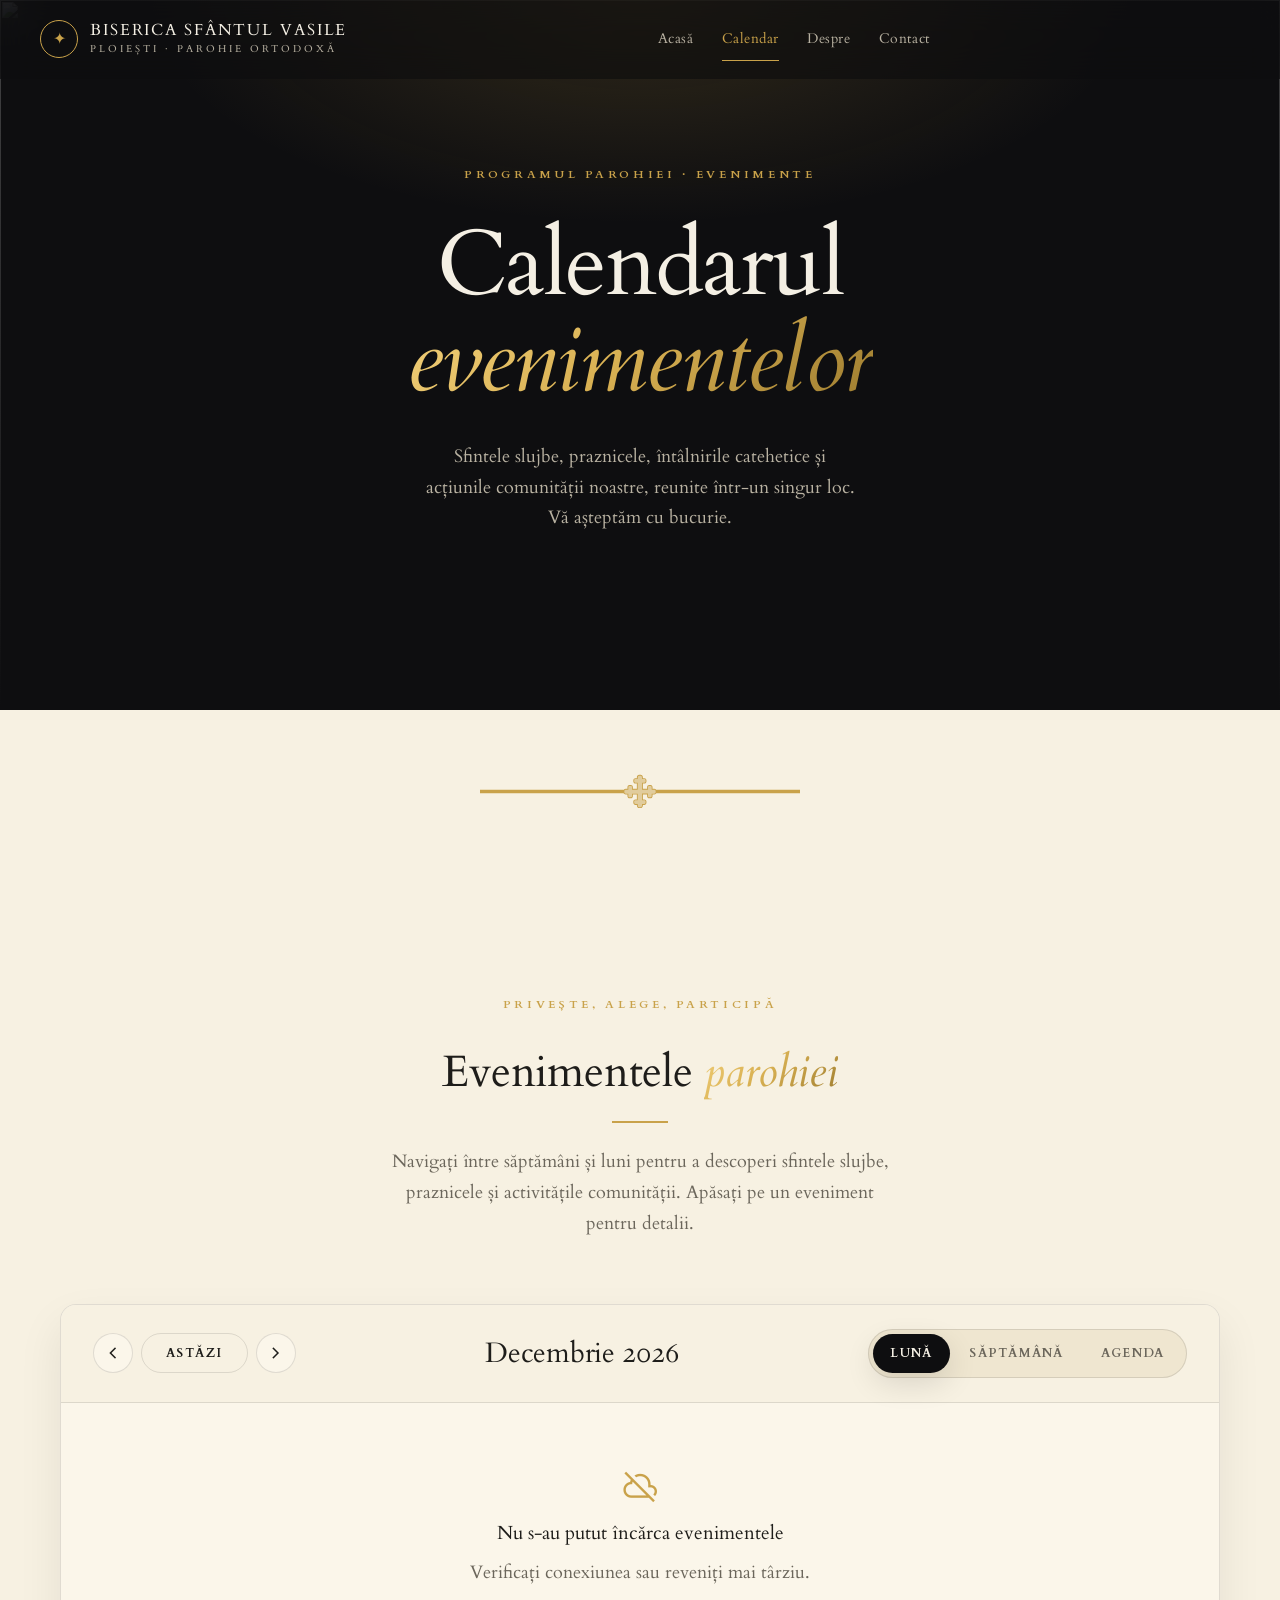
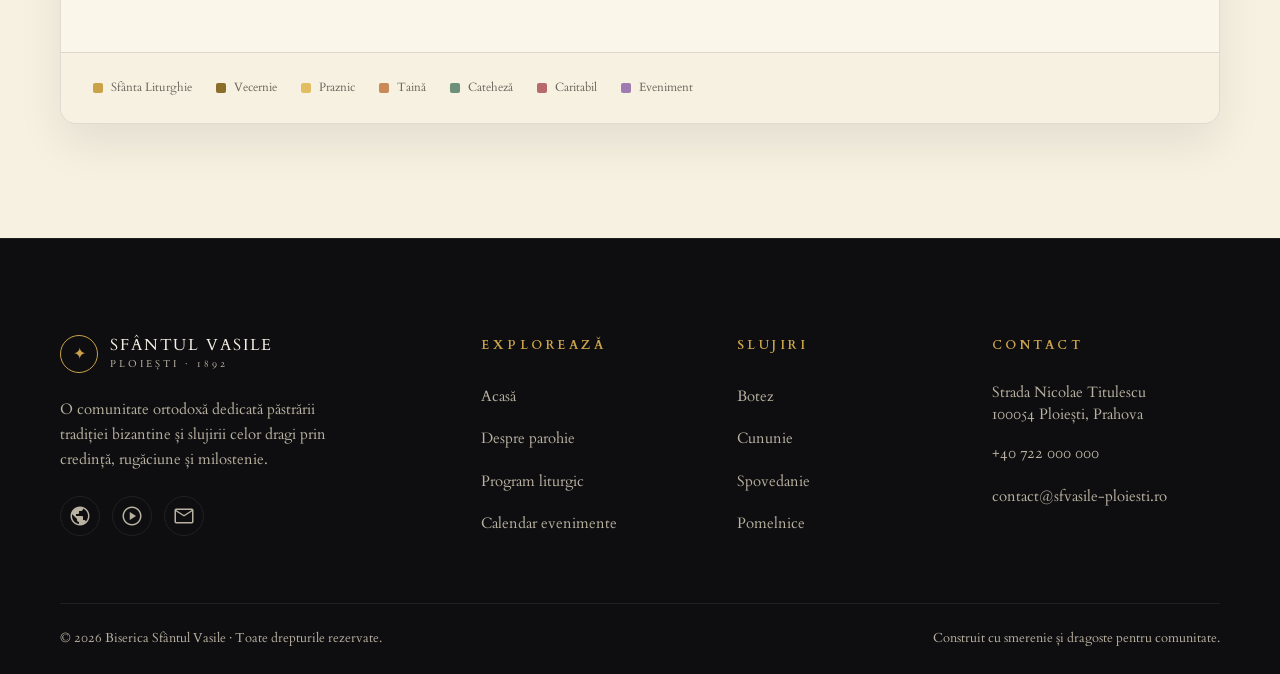
==== commit 1046513a: "Simplify main nav to Acasă, Calendar, Despre, Contact Co-Authored-By: Claude Opus 4.6 <noreply@anthr" ====
--- a/calendar.html
+++ b/calendar.html
@@ -1,20 +1,24 @@
 <!DOCTYPE html>
 <html lang="ro">
+
 <head>
   <meta charset="utf-8">
   <meta name="viewport" content="width=device-width, initial-scale=1">
   <title>Calendar evenimente — Biserica Sfântul Vasile · Ploiești</title>
-  <meta name="description" content="Calendarul evenimentelor parohiei Sfântul Vasile din Ploiești — sfinte slujbe, praznice, întâlniri catehetice și acțiuni caritabile.">
+  <meta name="description"
+    content="Calendarul evenimentelor parohiei Sfântul Vasile din Ploiești — sfinte slujbe, praznice, întâlniri catehetice și acțiuni caritabile.">
 
   <link rel="preconnect" href="https://fonts.googleapis.com">
   <link rel="preconnect" href="https://fonts.gstatic.com" crossorigin>
   <!-- Cardo — Old-Style Garalde serif (classical, liturgical, excellent diacritic & Greek support). -->
   <link rel="stylesheet" href="https://fonts.googleapis.com/css2?family=Cardo:ital,wght@0,400;0,700;1,400&display=swap">
-  <link rel="stylesheet" href="https://fonts.googleapis.com/css2?family=Material+Symbols+Outlined:opsz,wght,FILL,GRAD@24,400,0,0&display=swap">
+  <link rel="stylesheet"
+    href="https://fonts.googleapis.com/css2?family=Material+Symbols+Outlined:opsz,wght,FILL,GRAD@24,400,0,0&display=swap">
 
   <link rel="stylesheet" href="assets/css/main.css">
   <link rel="stylesheet" href="assets/css/calendar.css">
 </head>
+
 <body>
 
   <!-- ========== Header ========== -->
@@ -30,15 +34,14 @@
 
       <nav class="nav" aria-label="Navigare principală">
         <a href="index.html" class="nav__link">Acasă</a>
+        <a href="calendar.html" class="nav__link is-active">Calendar</a>
         <a href="despre.html" class="nav__link">Despre</a>
-        <a href="index.html#program" class="nav__link">Program</a>
-        <a href="calendar.html" class="nav__link is-active">Calendar</a>
-        <a href="index.html#vizita" class="nav__link">Vizitează-ne</a>
         <a href="contact.html" class="nav__link">Contact</a>
       </nav>
 
       <div class="header-actions">
-        <button class="nav-toggle" data-menu-toggle aria-label="Deschide meniul" aria-expanded="false" aria-controls="mobile-menu">
+        <button class="nav-toggle" data-menu-toggle aria-label="Deschide meniul" aria-expanded="false"
+          aria-controls="mobile-menu">
           <span class="material-symbols-outlined" aria-hidden="true">menu</span>
         </button>
       </div>
@@ -49,10 +52,8 @@
   <div id="mobile-menu" class="mobile-menu" data-mobile-menu>
     <nav class="mobile-menu__list" aria-label="Navigare mobilă">
       <a href="index.html" class="mobile-menu__link">Acasă</a>
+      <a href="calendar.html" class="mobile-menu__link is-active">Calendar</a>
       <a href="despre.html" class="mobile-menu__link">Despre</a>
-      <a href="index.html#program" class="mobile-menu__link">Program liturgic</a>
-      <a href="calendar.html" class="mobile-menu__link is-active">Calendar</a>
-      <a href="index.html#vizita" class="mobile-menu__link">Vizitează-ne</a>
       <a href="contact.html" class="mobile-menu__link">Contact</a>
     </nav>
   </div>
@@ -62,7 +63,7 @@
     <!-- ========== Hero (compact) ========== -->
     <section class="hero hero--compact" aria-label="Calendar evenimente">
       <div class="hero__bg" aria-hidden="true">
-        <img src="https://images.unsplash.com/photo-1507692049790-de58290a4334?q=80&amp;w=2000&amp;auto=format&amp;fit=crop" alt="">
+        <img src="assets/img/hero.png" alt="">
       </div>
 
       <div class="hero__inner hero__inner--center">
@@ -73,7 +74,8 @@
             <em>evenimentelor</em>
           </h1>
           <p class="hero__lead">
-            Sfintele slujbe, praznicele, întâlnirile catehetice și acțiunile comunității noastre, reunite într-un singur loc. Vă așteptăm cu bucurie.
+            Sfintele slujbe, praznicele, întâlnirile catehetice și acțiunile comunității noastre, reunite într-un singur
+            loc. Vă așteptăm cu bucurie.
           </p>
         </div>
       </div>
@@ -94,7 +96,8 @@
           </h2>
           <span class="section-heading__rule"></span>
           <p class="lead text-center mx-auto mt-5" style="color: var(--c-ink-muted);">
-            Navigați între săptămâni și luni pentru a descoperi sfintele slujbe, praznicele și activitățile comunității. Apăsați pe un eveniment pentru detalii.
+            Navigați între săptămâni și luni pentru a descoperi sfintele slujbe, praznicele și activitățile comunității.
+            Apăsați pe un eveniment pentru detalii.
           </p>
         </div>
 
@@ -105,7 +108,8 @@
             <div class="calendar__state">
               <span class="material-symbols-outlined icon" aria-hidden="true">info</span>
               <h3>Activați JavaScript pentru a vizualiza calendarul</h3>
-              <p>Pentru programul liturgic static, vizitați secțiunea <a href="index.html#program" class="link-arrow"><span>Program</span></a>.</p>
+              <p>Pentru programul liturgic static, vizitați secțiunea <a href="index.html#program"
+                  class="link-arrow"><span>Program</span></a>.</p>
             </div>
           </div>
         </noscript>
@@ -127,12 +131,16 @@
             </span>
           </a>
           <p class="site-footer__intro">
-            O comunitate ortodoxă dedicată păstrării tradiției bizantine și slujirii celor dragi prin credință, rugăciune și milostenie.
+            O comunitate ortodoxă dedicată păstrării tradiției bizantine și slujirii celor dragi prin credință,
+            rugăciune și milostenie.
           </p>
           <div class="site-footer__socials" aria-label="Urmărește-ne">
-            <a href="#" aria-label="Facebook"><span class="material-symbols-outlined" aria-hidden="true">public</span></a>
-            <a href="#" aria-label="YouTube"><span class="material-symbols-outlined" aria-hidden="true">play_circle</span></a>
-            <a href="mailto:contact@sfvasile-ploiesti.ro" aria-label="Email"><span class="material-symbols-outlined" aria-hidden="true">mail</span></a>
+            <a href="#" aria-label="Facebook"><span class="material-symbols-outlined"
+                aria-hidden="true">public</span></a>
+            <a href="#" aria-label="YouTube"><span class="material-symbols-outlined"
+                aria-hidden="true">play_circle</span></a>
+            <a href="mailto:contact@sfvasile-ploiesti.ro" aria-label="Email"><span class="material-symbols-outlined"
+                aria-hidden="true">mail</span></a>
           </div>
         </div>
 
@@ -159,7 +167,9 @@
         <div>
           <h3 class="site-footer__title">Contact</h3>
           <ul class="site-footer__list">
-            <li><p>Strada Nicolae Titulescu<br>100054 Ploiești, Prahova</p></li>
+            <li>
+              <p>Strada Nicolae Titulescu<br>100054 Ploiești, Prahova</p>
+            </li>
             <li><a href="tel:+40722000000">+40 722 000 000</a></li>
             <li><a href="mailto:contact@sfvasile-ploiesti.ro">contact@sfvasile-ploiesti.ro</a></li>
           </ul>
@@ -185,4 +195,5 @@
     });
   </script>
 </body>
-</html>
+
+</html>
--- a/assets/css/main.css
+++ b/assets/css/main.css
@@ -601,11 +601,6 @@
   gap: var(--s-3);
   margin-bottom: var(--s-6);
 }
-.hero__eyebrow::before {
-  content: "";
-  width: 32px; height: 1px;
-  background: var(--c-gold);
-}
 
 .hero__title {
   font-family: var(--f-serif);
@@ -659,12 +654,11 @@
   padding: var(--s-2);
   border: 1px solid rgba(201, 162, 74, 0.35);
   border-radius: var(--r-md);
-  display: none;
+  display: block;
   justify-self: end;
   width: 100%;
   max-width: 420px;
 }
-@media (min-width: 1024px) { .hero__frame { display: block; } }
 .hero__frame::before {
   content: "";
   position: absolute;
@@ -709,6 +703,56 @@
   color: var(--c-snow-muted);
 }
 
+/* — Hero mobile override — */
+@media (max-width: 768px) {
+  .hero { min-height: auto; }
+
+  .hero__inner {
+    display: flex;
+    flex-direction: column;
+    align-items: center;
+    text-align: center;
+    gap: var(--s-7);
+    min-height: auto;
+    padding-top: var(--s-7);
+    padding-bottom: var(--s-7);
+  }
+
+  .hero__inner > div { text-align: center; width: 100%; }
+
+  .hero__lead { margin-inline: auto; }
+
+  .hero__actions { justify-content: center; }
+
+  .hero__meta { justify-content: center; }
+
+  .hero__frame {
+    display: block;
+    position: relative;
+    justify-self: center;
+    width: 85%;
+    max-width: 420px;
+    margin-top: 2rem;
+  }
+
+  .hero__frame::before { display: none; }
+
+  .hero__frame img {
+    max-width: 100%;
+    height: auto;
+    aspect-ratio: 3 / 4;
+  }
+
+  .hero__quote {
+    position: relative;
+    bottom: auto;
+    left: auto;
+    max-width: none;
+    margin-top: var(--s-5);
+    text-align: center;
+  }
+}
+
 
 /* -----------------------------------------------------
    11. PROGRAM (service list)
@@ -791,6 +835,8 @@
 }
 .announcement:last-child { border-bottom: 0; }
 
+.announcement--no-date { grid-template-columns: 1fr; }
+
 .announcement__date {
   display: flex;
   flex-direction: column;
@@ -816,6 +862,23 @@
   margin-top: 4px;
   color: var(--c-snow-muted);
   font-family: var(--f-sans);
+}
+
+.announcement__date--interval { min-width: 104px; }
+.announcement__date--interval .range {
+  display: flex;
+  flex-direction: column;
+  align-items: center;
+  gap: 2px;
+  font-family: var(--f-serif);
+  color: var(--c-gold);
+  font-size: 1rem;
+  line-height: 1.15;
+}
+.announcement__date--interval .range__sep {
+  color: var(--c-snow-muted);
+  font-size: 0.85rem;
+  line-height: 1;
 }
 
 .announcement__body .tag {
@@ -1028,7 +1091,6 @@
 .hero__inner--center .hero__eyebrow,
 .hero__inner--center .hero__lead { margin-inline: auto; }
 .hero__inner--center .hero__eyebrow { justify-content: center; }
-.hero__inner--center .hero__eyebrow::before { display: none; }
 
 /* Timeline (istorie) */
 .timeline {
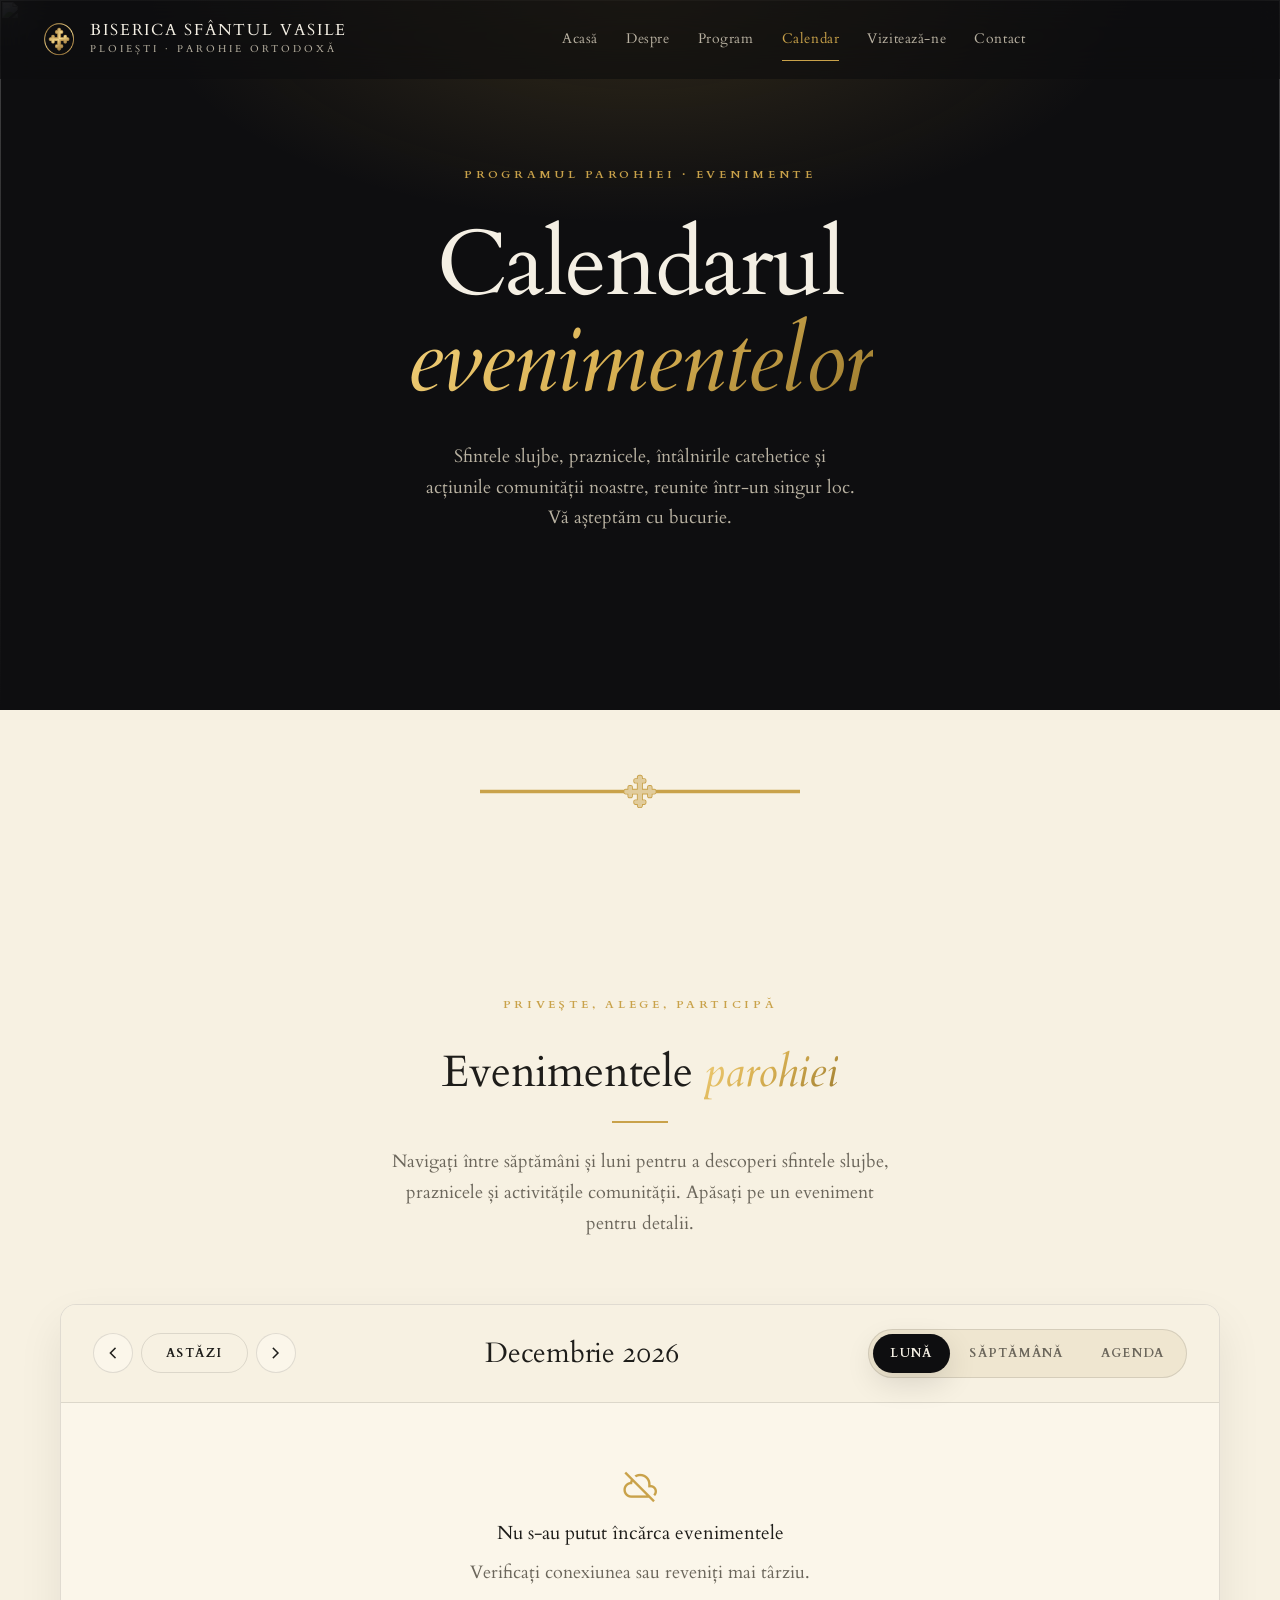
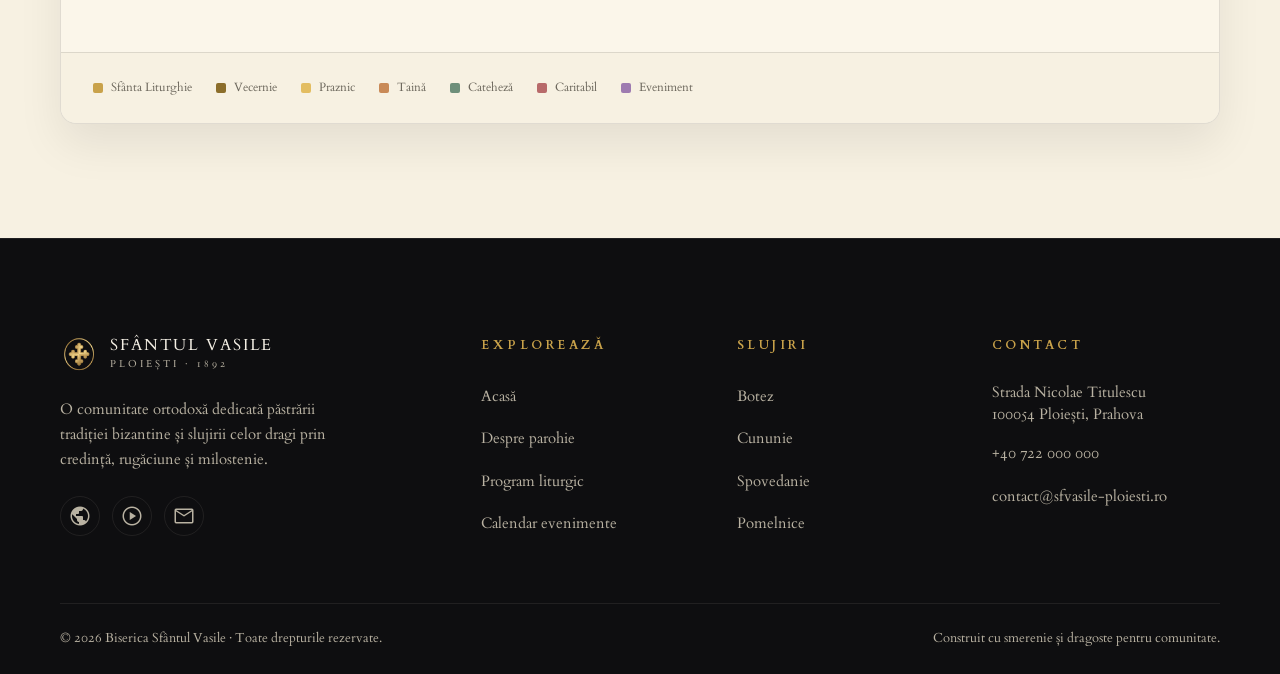
==== commit 7e5c43ba: "semi finala" ====
--- a/calendar.html
+++ b/calendar.html
@@ -1,31 +1,27 @@
 <!DOCTYPE html>
 <html lang="ro">
-
 <head>
   <meta charset="utf-8">
   <meta name="viewport" content="width=device-width, initial-scale=1">
   <title>Calendar evenimente — Biserica Sfântul Vasile · Ploiești</title>
-  <meta name="description"
-    content="Calendarul evenimentelor parohiei Sfântul Vasile din Ploiești — sfinte slujbe, praznice, întâlniri catehetice și acțiuni caritabile.">
+  <meta name="description" content="Calendarul evenimentelor parohiei Sfântul Vasile din Ploiești — sfinte slujbe, praznice, întâlniri catehetice și acțiuni caritabile.">
 
   <link rel="preconnect" href="https://fonts.googleapis.com">
   <link rel="preconnect" href="https://fonts.gstatic.com" crossorigin>
   <!-- Cardo — Old-Style Garalde serif (classical, liturgical, excellent diacritic & Greek support). -->
   <link rel="stylesheet" href="https://fonts.googleapis.com/css2?family=Cardo:ital,wght@0,400;0,700;1,400&display=swap">
-  <link rel="stylesheet"
-    href="https://fonts.googleapis.com/css2?family=Material+Symbols+Outlined:opsz,wght,FILL,GRAD@24,400,0,0&display=swap">
+  <link rel="stylesheet" href="https://fonts.googleapis.com/css2?family=Material+Symbols+Outlined:opsz,wght,FILL,GRAD@24,400,0,0&display=swap">
 
   <link rel="stylesheet" href="assets/css/main.css">
   <link rel="stylesheet" href="assets/css/calendar.css">
 </head>
-
 <body>
 
   <!-- ========== Header ========== -->
   <header class="site-header" role="banner">
     <div class="site-header__inner">
       <a href="index.html" class="brand" aria-label="Biserica Sfântul Vasile — Acasă">
-        <span class="brand__mark" aria-hidden="true">✦</span>
+        <img class="brand__mark" src="assets/img/LOGO.png" alt="" aria-hidden="true">
         <span>
           <span class="brand__name">Biserica Sfântul Vasile</span>
           <span class="brand__sub">Ploiești · Parohie Ortodoxă</span>
@@ -34,14 +30,15 @@
 
       <nav class="nav" aria-label="Navigare principală">
         <a href="index.html" class="nav__link">Acasă</a>
+        <a href="despre.html" class="nav__link">Despre</a>
+        <a href="index.html#program" class="nav__link">Program</a>
         <a href="calendar.html" class="nav__link is-active">Calendar</a>
-        <a href="despre.html" class="nav__link">Despre</a>
+        <a href="index.html#vizita" class="nav__link">Vizitează-ne</a>
         <a href="contact.html" class="nav__link">Contact</a>
       </nav>
 
       <div class="header-actions">
-        <button class="nav-toggle" data-menu-toggle aria-label="Deschide meniul" aria-expanded="false"
-          aria-controls="mobile-menu">
+        <button class="nav-toggle" data-menu-toggle aria-label="Deschide meniul" aria-expanded="false" aria-controls="mobile-menu">
           <span class="material-symbols-outlined" aria-hidden="true">menu</span>
         </button>
       </div>
@@ -52,8 +49,10 @@
   <div id="mobile-menu" class="mobile-menu" data-mobile-menu>
     <nav class="mobile-menu__list" aria-label="Navigare mobilă">
       <a href="index.html" class="mobile-menu__link">Acasă</a>
+      <a href="despre.html" class="mobile-menu__link">Despre</a>
+      <a href="index.html#program" class="mobile-menu__link">Program liturgic</a>
       <a href="calendar.html" class="mobile-menu__link is-active">Calendar</a>
-      <a href="despre.html" class="mobile-menu__link">Despre</a>
+      <a href="index.html#vizita" class="mobile-menu__link">Vizitează-ne</a>
       <a href="contact.html" class="mobile-menu__link">Contact</a>
     </nav>
   </div>
@@ -63,7 +62,7 @@
     <!-- ========== Hero (compact) ========== -->
     <section class="hero hero--compact" aria-label="Calendar evenimente">
       <div class="hero__bg" aria-hidden="true">
-        <img src="assets/img/hero.png" alt="">
+        <img src="https://images.unsplash.com/photo-1507692049790-de58290a4334?q=80&amp;w=2000&amp;auto=format&amp;fit=crop" alt="">
       </div>
 
       <div class="hero__inner hero__inner--center">
@@ -74,8 +73,7 @@
             <em>evenimentelor</em>
           </h1>
           <p class="hero__lead">
-            Sfintele slujbe, praznicele, întâlnirile catehetice și acțiunile comunității noastre, reunite într-un singur
-            loc. Vă așteptăm cu bucurie.
+            Sfintele slujbe, praznicele, întâlnirile catehetice și acțiunile comunității noastre, reunite într-un singur loc. Vă așteptăm cu bucurie.
           </p>
         </div>
       </div>
@@ -96,8 +94,7 @@
           </h2>
           <span class="section-heading__rule"></span>
           <p class="lead text-center mx-auto mt-5" style="color: var(--c-ink-muted);">
-            Navigați între săptămâni și luni pentru a descoperi sfintele slujbe, praznicele și activitățile comunității.
-            Apăsați pe un eveniment pentru detalii.
+            Navigați între săptămâni și luni pentru a descoperi sfintele slujbe, praznicele și activitățile comunității. Apăsați pe un eveniment pentru detalii.
           </p>
         </div>
 
@@ -108,8 +105,7 @@
             <div class="calendar__state">
               <span class="material-symbols-outlined icon" aria-hidden="true">info</span>
               <h3>Activați JavaScript pentru a vizualiza calendarul</h3>
-              <p>Pentru programul liturgic static, vizitați secțiunea <a href="index.html#program"
-                  class="link-arrow"><span>Program</span></a>.</p>
+              <p>Pentru programul liturgic static, vizitați secțiunea <a href="index.html#program" class="link-arrow"><span>Program</span></a>.</p>
             </div>
           </div>
         </noscript>
@@ -124,23 +120,19 @@
       <div class="site-footer__grid">
         <div>
           <a href="index.html" class="brand site-footer__brand">
-            <span class="brand__mark" aria-hidden="true">✦</span>
+            <img class="brand__mark" src="assets/img/LOGO.png" alt="" aria-hidden="true">
             <span>
               <span class="brand__name">Sfântul Vasile</span>
               <span class="brand__sub">Ploiești · 1892</span>
             </span>
           </a>
           <p class="site-footer__intro">
-            O comunitate ortodoxă dedicată păstrării tradiției bizantine și slujirii celor dragi prin credință,
-            rugăciune și milostenie.
+            O comunitate ortodoxă dedicată păstrării tradiției bizantine și slujirii celor dragi prin credință, rugăciune și milostenie.
           </p>
           <div class="site-footer__socials" aria-label="Urmărește-ne">
-            <a href="#" aria-label="Facebook"><span class="material-symbols-outlined"
-                aria-hidden="true">public</span></a>
-            <a href="#" aria-label="YouTube"><span class="material-symbols-outlined"
-                aria-hidden="true">play_circle</span></a>
-            <a href="mailto:contact@sfvasile-ploiesti.ro" aria-label="Email"><span class="material-symbols-outlined"
-                aria-hidden="true">mail</span></a>
+            <a href="#" aria-label="Facebook"><span class="material-symbols-outlined" aria-hidden="true">public</span></a>
+            <a href="#" aria-label="YouTube"><span class="material-symbols-outlined" aria-hidden="true">play_circle</span></a>
+            <a href="mailto:contact@sfvasile-ploiesti.ro" aria-label="Email"><span class="material-symbols-outlined" aria-hidden="true">mail</span></a>
           </div>
         </div>
 
@@ -167,9 +159,7 @@
         <div>
           <h3 class="site-footer__title">Contact</h3>
           <ul class="site-footer__list">
-            <li>
-              <p>Strada Nicolae Titulescu<br>100054 Ploiești, Prahova</p>
-            </li>
+            <li><p>Strada Nicolae Titulescu<br>100054 Ploiești, Prahova</p></li>
             <li><a href="tel:+40722000000">+40 722 000 000</a></li>
             <li><a href="mailto:contact@sfvasile-ploiesti.ro">contact@sfvasile-ploiesti.ro</a></li>
           </ul>
@@ -195,5 +185,4 @@
     });
   </script>
 </body>
-
-</html>+</html>
--- a/assets/css/main.css
+++ b/assets/css/main.css
@@ -255,15 +255,9 @@
 }
 
 .brand__mark {
-  display: grid;
-  place-items: center;
-  width: 38px; height: 38px;
-  border: 1px solid var(--c-gold);
-  border-radius: 50%;
-  color: var(--c-gold);
-  font-family: var(--f-serif);
-  font-size: 1rem;
-  line-height: 1;
+  width: 38px;
+  height: 38px;
+  object-fit: contain;
   flex-shrink: 0;
 }
 
@@ -601,6 +595,11 @@
   gap: var(--s-3);
   margin-bottom: var(--s-6);
 }
+.hero__eyebrow::before {
+  content: "";
+  width: 32px; height: 1px;
+  background: var(--c-gold);
+}
 
 .hero__title {
   font-family: var(--f-serif);
@@ -835,8 +834,6 @@
 }
 .announcement:last-child { border-bottom: 0; }
 
-.announcement--no-date { grid-template-columns: 1fr; }
-
 .announcement__date {
   display: flex;
   flex-direction: column;
@@ -862,23 +859,6 @@
   margin-top: 4px;
   color: var(--c-snow-muted);
   font-family: var(--f-sans);
-}
-
-.announcement__date--interval { min-width: 104px; }
-.announcement__date--interval .range {
-  display: flex;
-  flex-direction: column;
-  align-items: center;
-  gap: 2px;
-  font-family: var(--f-serif);
-  color: var(--c-gold);
-  font-size: 1rem;
-  line-height: 1.15;
-}
-.announcement__date--interval .range__sep {
-  color: var(--c-snow-muted);
-  font-size: 0.85rem;
-  line-height: 1;
 }
 
 .announcement__body .tag {
@@ -1091,6 +1071,7 @@
 .hero__inner--center .hero__eyebrow,
 .hero__inner--center .hero__lead { margin-inline: auto; }
 .hero__inner--center .hero__eyebrow { justify-content: center; }
+.hero__inner--center .hero__eyebrow::before { display: none; }
 
 /* Timeline (istorie) */
 .timeline {
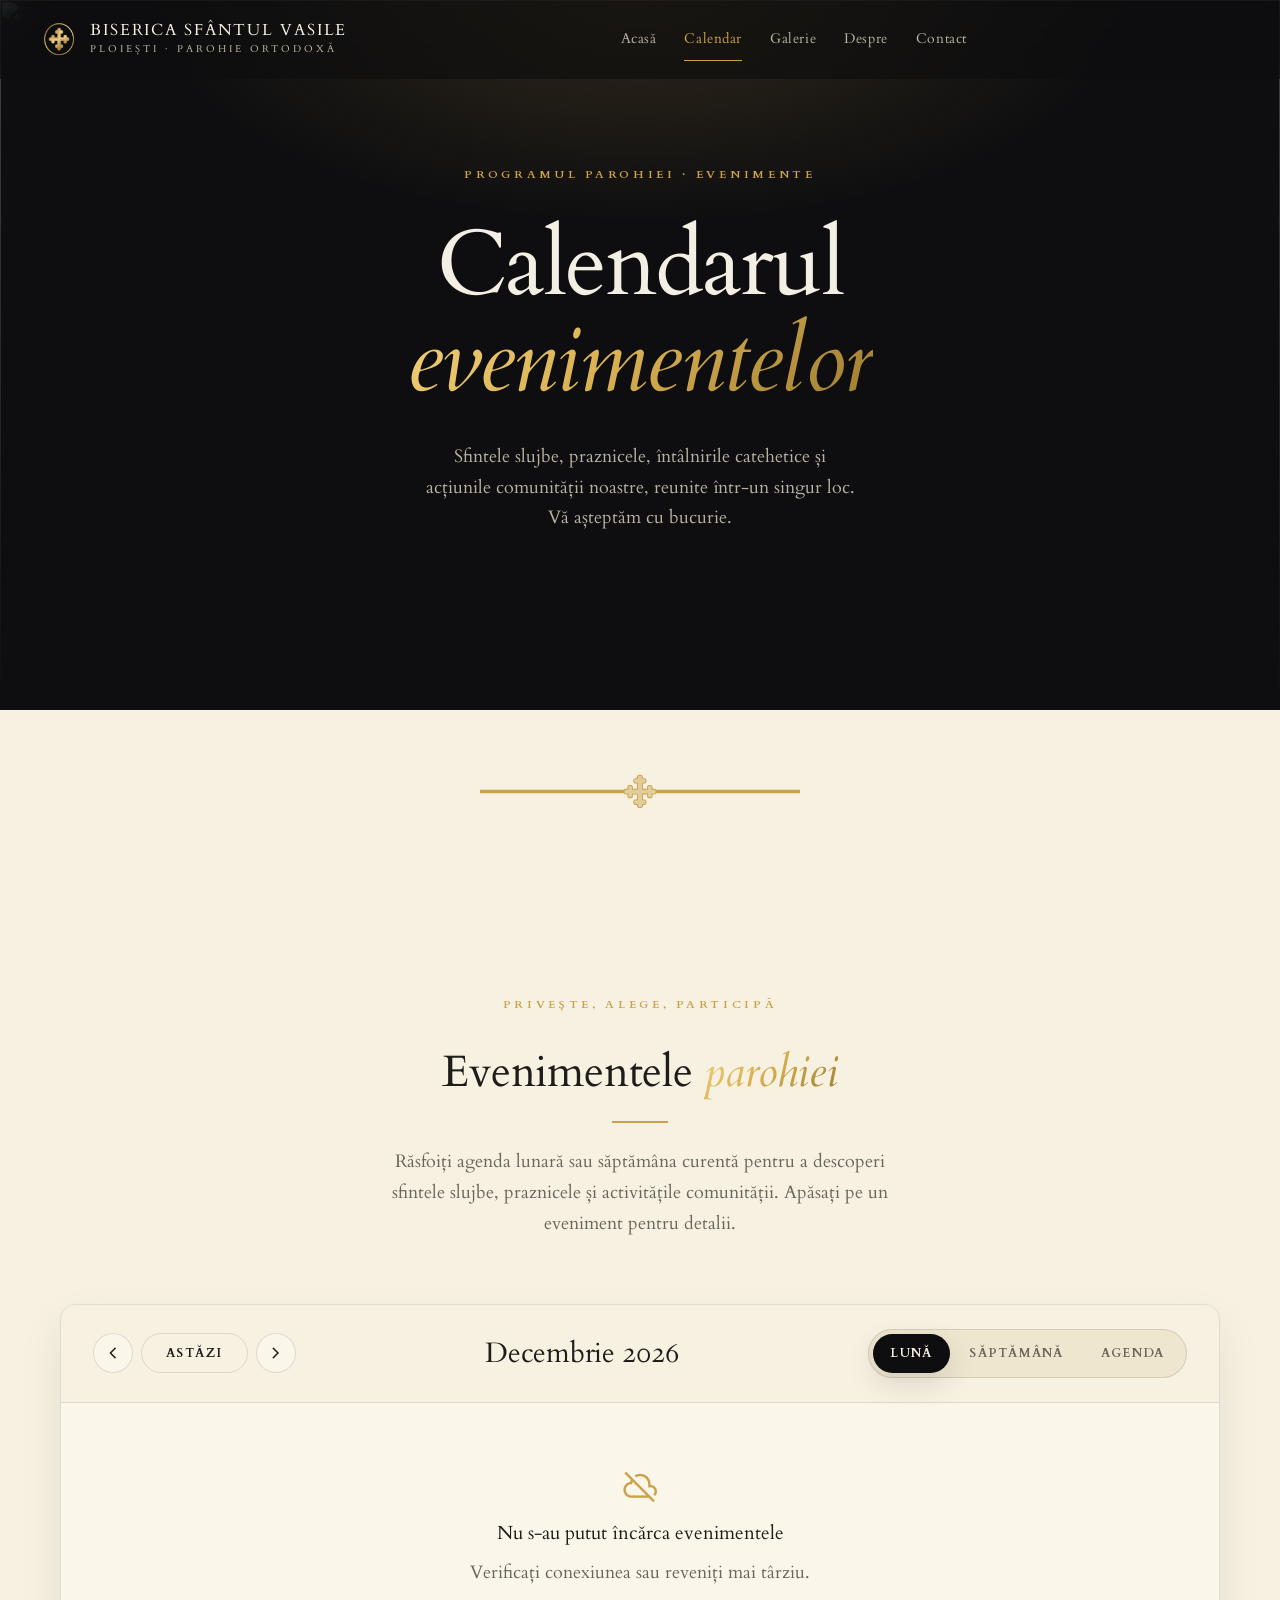
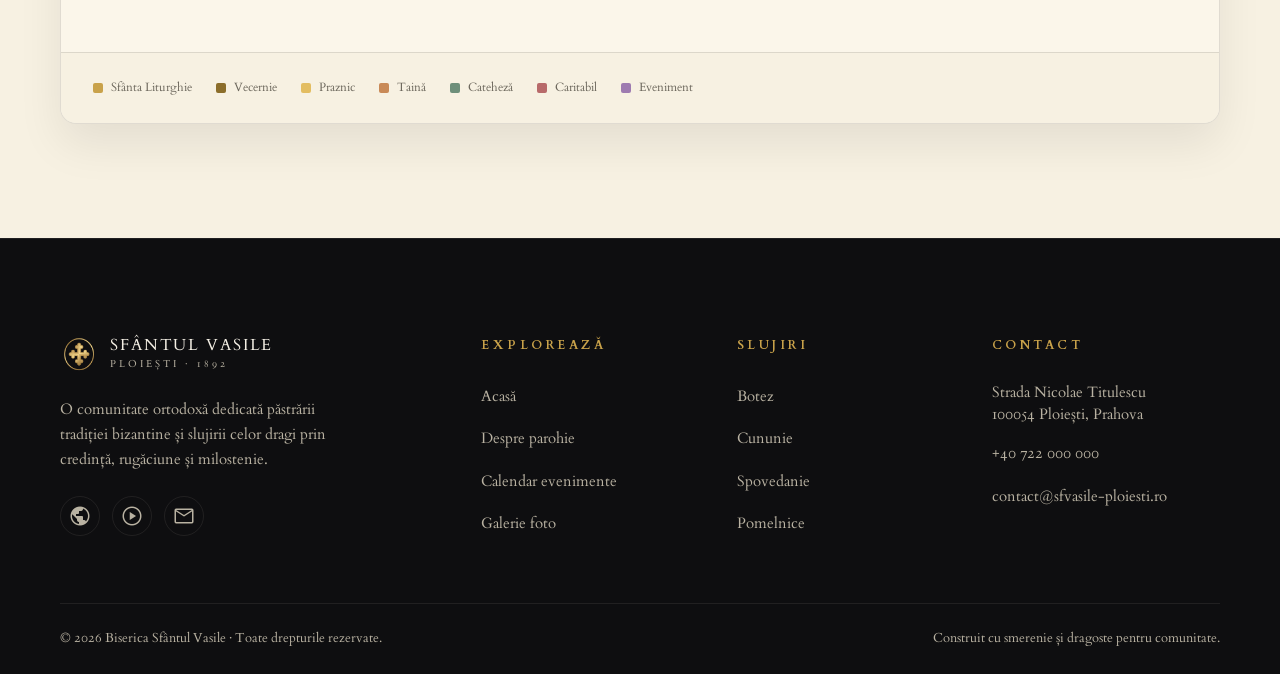
==== commit a712a3bc: "Replace ✦ brand mark with LOGO.png across public pages Cherry-picked from stroe909's "semi finala" c" ====
--- a/calendar.html
+++ b/calendar.html
@@ -1,20 +1,24 @@
 <!DOCTYPE html>
 <html lang="ro">
+
 <head>
   <meta charset="utf-8">
   <meta name="viewport" content="width=device-width, initial-scale=1">
   <title>Calendar evenimente — Biserica Sfântul Vasile · Ploiești</title>
-  <meta name="description" content="Calendarul evenimentelor parohiei Sfântul Vasile din Ploiești — sfinte slujbe, praznice, întâlniri catehetice și acțiuni caritabile.">
+  <meta name="description"
+    content="Calendarul evenimentelor parohiei Sfântul Vasile din Ploiești — sfinte slujbe, praznice, întâlniri catehetice și acțiuni caritabile.">
 
   <link rel="preconnect" href="https://fonts.googleapis.com">
   <link rel="preconnect" href="https://fonts.gstatic.com" crossorigin>
   <!-- Cardo — Old-Style Garalde serif (classical, liturgical, excellent diacritic & Greek support). -->
   <link rel="stylesheet" href="https://fonts.googleapis.com/css2?family=Cardo:ital,wght@0,400;0,700;1,400&display=swap">
-  <link rel="stylesheet" href="https://fonts.googleapis.com/css2?family=Material+Symbols+Outlined:opsz,wght,FILL,GRAD@24,400,0,0&display=swap">
+  <link rel="stylesheet"
+    href="https://fonts.googleapis.com/css2?family=Material+Symbols+Outlined:opsz,wght,FILL,GRAD@24,400,0,0&display=swap">
 
   <link rel="stylesheet" href="assets/css/main.css">
   <link rel="stylesheet" href="assets/css/calendar.css">
 </head>
+
 <body>
 
   <!-- ========== Header ========== -->
@@ -30,15 +34,15 @@
 
       <nav class="nav" aria-label="Navigare principală">
         <a href="index.html" class="nav__link">Acasă</a>
+        <a href="calendar.html" class="nav__link is-active">Calendar</a>
+        <a href="galerie.html" class="nav__link">Galerie</a>
         <a href="despre.html" class="nav__link">Despre</a>
-        <a href="index.html#program" class="nav__link">Program</a>
-        <a href="calendar.html" class="nav__link is-active">Calendar</a>
-        <a href="index.html#vizita" class="nav__link">Vizitează-ne</a>
         <a href="contact.html" class="nav__link">Contact</a>
       </nav>
 
       <div class="header-actions">
-        <button class="nav-toggle" data-menu-toggle aria-label="Deschide meniul" aria-expanded="false" aria-controls="mobile-menu">
+        <button class="nav-toggle" data-menu-toggle aria-label="Deschide meniul" aria-expanded="false"
+          aria-controls="mobile-menu">
           <span class="material-symbols-outlined" aria-hidden="true">menu</span>
         </button>
       </div>
@@ -49,10 +53,9 @@
   <div id="mobile-menu" class="mobile-menu" data-mobile-menu>
     <nav class="mobile-menu__list" aria-label="Navigare mobilă">
       <a href="index.html" class="mobile-menu__link">Acasă</a>
+      <a href="calendar.html" class="mobile-menu__link is-active">Calendar</a>
+      <a href="galerie.html" class="mobile-menu__link">Galerie</a>
       <a href="despre.html" class="mobile-menu__link">Despre</a>
-      <a href="index.html#program" class="mobile-menu__link">Program liturgic</a>
-      <a href="calendar.html" class="mobile-menu__link is-active">Calendar</a>
-      <a href="index.html#vizita" class="mobile-menu__link">Vizitează-ne</a>
       <a href="contact.html" class="mobile-menu__link">Contact</a>
     </nav>
   </div>
@@ -62,7 +65,7 @@
     <!-- ========== Hero (compact) ========== -->
     <section class="hero hero--compact" aria-label="Calendar evenimente">
       <div class="hero__bg" aria-hidden="true">
-        <img src="https://images.unsplash.com/photo-1507692049790-de58290a4334?q=80&amp;w=2000&amp;auto=format&amp;fit=crop" alt="">
+        <img src="assets/img/hero.png" alt="">
       </div>
 
       <div class="hero__inner hero__inner--center">
@@ -73,7 +76,8 @@
             <em>evenimentelor</em>
           </h1>
           <p class="hero__lead">
-            Sfintele slujbe, praznicele, întâlnirile catehetice și acțiunile comunității noastre, reunite într-un singur loc. Vă așteptăm cu bucurie.
+            Sfintele slujbe, praznicele, întâlnirile catehetice și acțiunile comunității noastre, reunite într-un singur
+            loc. Vă așteptăm cu bucurie.
           </p>
         </div>
       </div>
@@ -94,7 +98,8 @@
           </h2>
           <span class="section-heading__rule"></span>
           <p class="lead text-center mx-auto mt-5" style="color: var(--c-ink-muted);">
-            Navigați între săptămâni și luni pentru a descoperi sfintele slujbe, praznicele și activitățile comunității. Apăsați pe un eveniment pentru detalii.
+            Răsfoiți agenda lunară sau săptămâna curentă pentru a descoperi sfintele slujbe, praznicele și activitățile
+            comunității. Apăsați pe un eveniment pentru detalii.
           </p>
         </div>
 
@@ -105,7 +110,8 @@
             <div class="calendar__state">
               <span class="material-symbols-outlined icon" aria-hidden="true">info</span>
               <h3>Activați JavaScript pentru a vizualiza calendarul</h3>
-              <p>Pentru programul liturgic static, vizitați secțiunea <a href="index.html#program" class="link-arrow"><span>Program</span></a>.</p>
+              <p>Pentru programul liturgic static, vizitați secțiunea <a href="index.html#program"
+                  class="link-arrow"><span>Program</span></a>.</p>
             </div>
           </div>
         </noscript>
@@ -127,12 +133,16 @@
             </span>
           </a>
           <p class="site-footer__intro">
-            O comunitate ortodoxă dedicată păstrării tradiției bizantine și slujirii celor dragi prin credință, rugăciune și milostenie.
+            O comunitate ortodoxă dedicată păstrării tradiției bizantine și slujirii celor dragi prin credință,
+            rugăciune și milostenie.
           </p>
           <div class="site-footer__socials" aria-label="Urmărește-ne">
-            <a href="#" aria-label="Facebook"><span class="material-symbols-outlined" aria-hidden="true">public</span></a>
-            <a href="#" aria-label="YouTube"><span class="material-symbols-outlined" aria-hidden="true">play_circle</span></a>
-            <a href="mailto:contact@sfvasile-ploiesti.ro" aria-label="Email"><span class="material-symbols-outlined" aria-hidden="true">mail</span></a>
+            <a href="#" aria-label="Facebook"><span class="material-symbols-outlined"
+                aria-hidden="true">public</span></a>
+            <a href="#" aria-label="YouTube"><span class="material-symbols-outlined"
+                aria-hidden="true">play_circle</span></a>
+            <a href="mailto:contact@sfvasile-ploiesti.ro" aria-label="Email"><span class="material-symbols-outlined"
+                aria-hidden="true">mail</span></a>
           </div>
         </div>
 
@@ -141,8 +151,8 @@
           <ul class="site-footer__list">
             <li><a href="index.html">Acasă</a></li>
             <li><a href="despre.html">Despre parohie</a></li>
-            <li><a href="index.html#program">Program liturgic</a></li>
             <li><a href="calendar.html">Calendar evenimente</a></li>
+            <li><a href="galerie.html">Galerie foto</a></li>
           </ul>
         </div>
 
@@ -159,7 +169,9 @@
         <div>
           <h3 class="site-footer__title">Contact</h3>
           <ul class="site-footer__list">
-            <li><p>Strada Nicolae Titulescu<br>100054 Ploiești, Prahova</p></li>
+            <li>
+              <p>Strada Nicolae Titulescu<br>100054 Ploiești, Prahova</p>
+            </li>
             <li><a href="tel:+40722000000">+40 722 000 000</a></li>
             <li><a href="mailto:contact@sfvasile-ploiesti.ro">contact@sfvasile-ploiesti.ro</a></li>
           </ul>
@@ -185,4 +197,5 @@
     });
   </script>
 </body>
-</html>
+
+</html>
--- a/assets/css/main.css
+++ b/assets/css/main.css
@@ -595,11 +595,6 @@
   gap: var(--s-3);
   margin-bottom: var(--s-6);
 }
-.hero__eyebrow::before {
-  content: "";
-  width: 32px; height: 1px;
-  background: var(--c-gold);
-}
 
 .hero__title {
   font-family: var(--f-serif);
@@ -834,6 +829,8 @@
 }
 .announcement:last-child { border-bottom: 0; }
 
+.announcement--no-date { grid-template-columns: 1fr; }
+
 .announcement__date {
   display: flex;
   flex-direction: column;
@@ -859,6 +856,23 @@
   margin-top: 4px;
   color: var(--c-snow-muted);
   font-family: var(--f-sans);
+}
+
+.announcement__date--interval { min-width: 104px; }
+.announcement__date--interval .range {
+  display: flex;
+  flex-direction: column;
+  align-items: center;
+  gap: 2px;
+  font-family: var(--f-serif);
+  color: var(--c-gold);
+  font-size: 1rem;
+  line-height: 1.15;
+}
+.announcement__date--interval .range__sep {
+  color: var(--c-snow-muted);
+  font-size: 0.85rem;
+  line-height: 1;
 }
 
 .announcement__body .tag {
@@ -1071,7 +1085,6 @@
 .hero__inner--center .hero__eyebrow,
 .hero__inner--center .hero__lead { margin-inline: auto; }
 .hero__inner--center .hero__eyebrow { justify-content: center; }
-.hero__inner--center .hero__eyebrow::before { display: none; }
 
 /* Timeline (istorie) */
 .timeline {
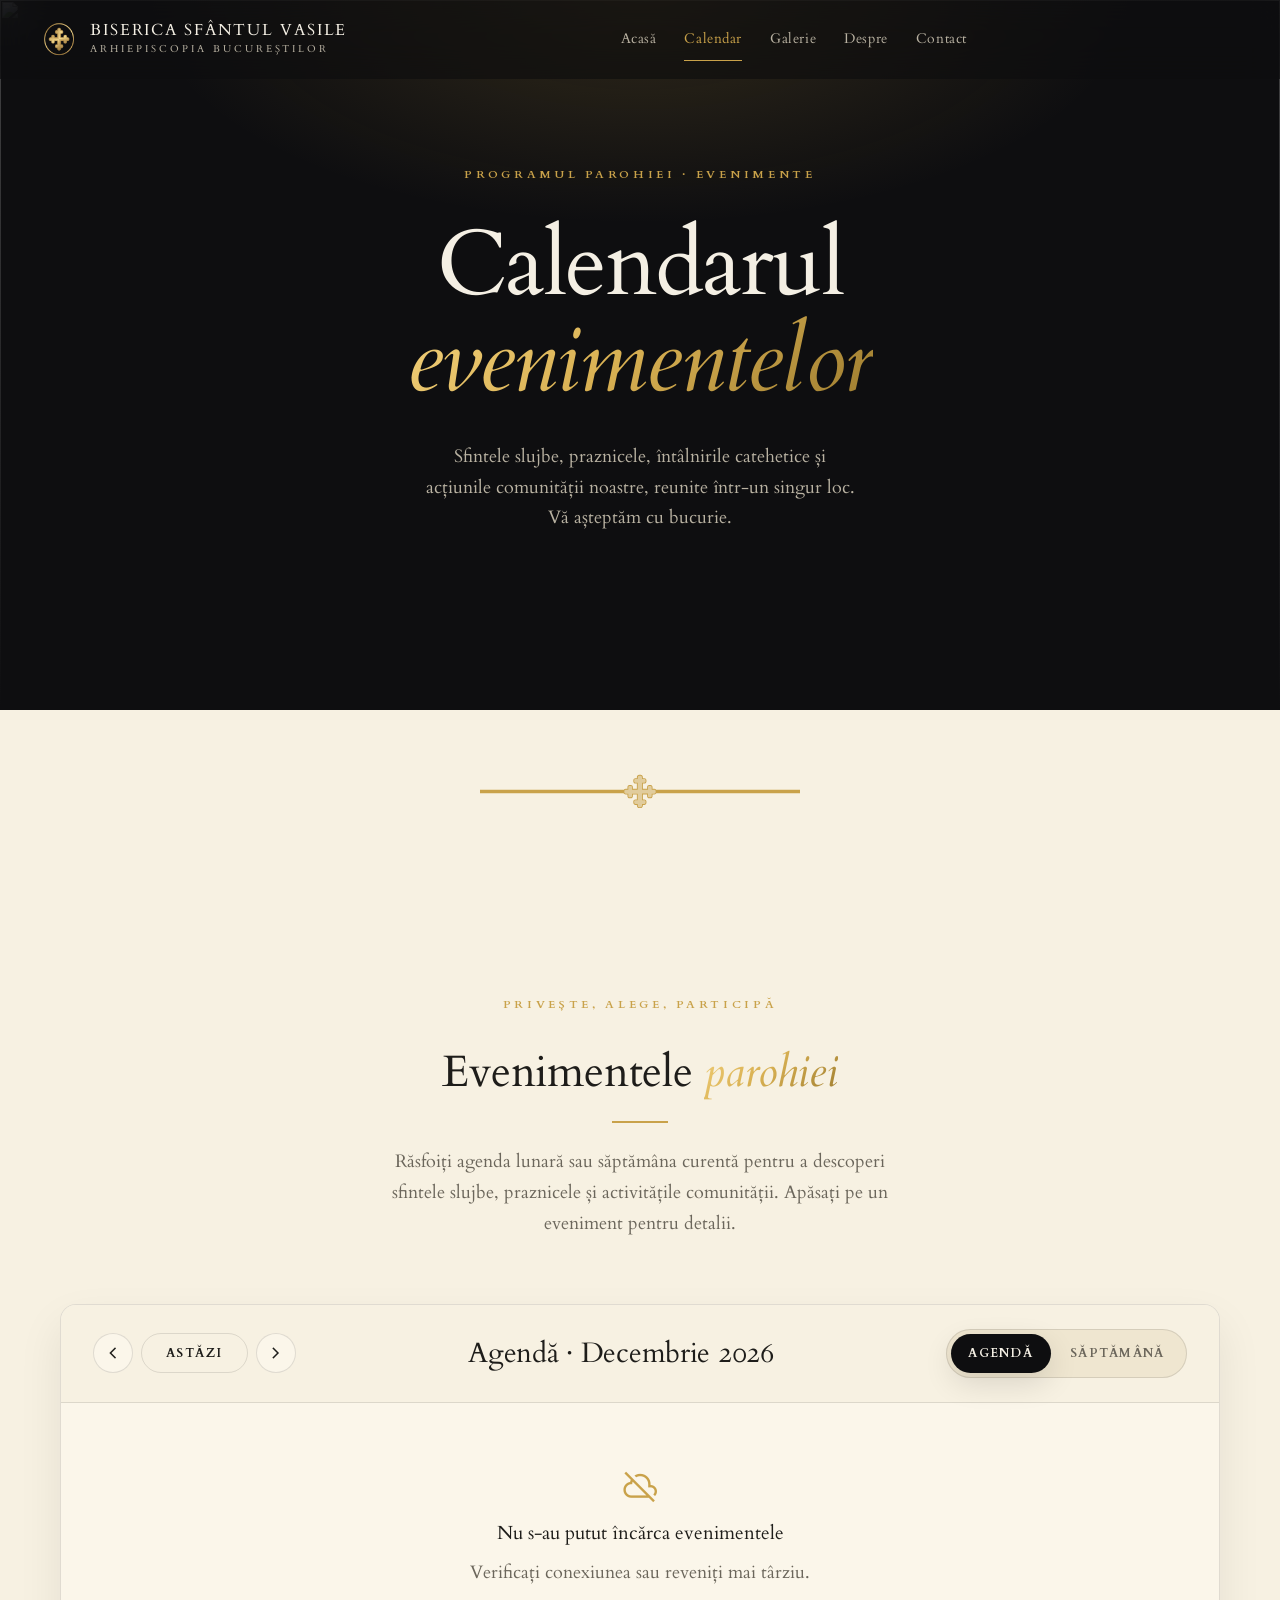
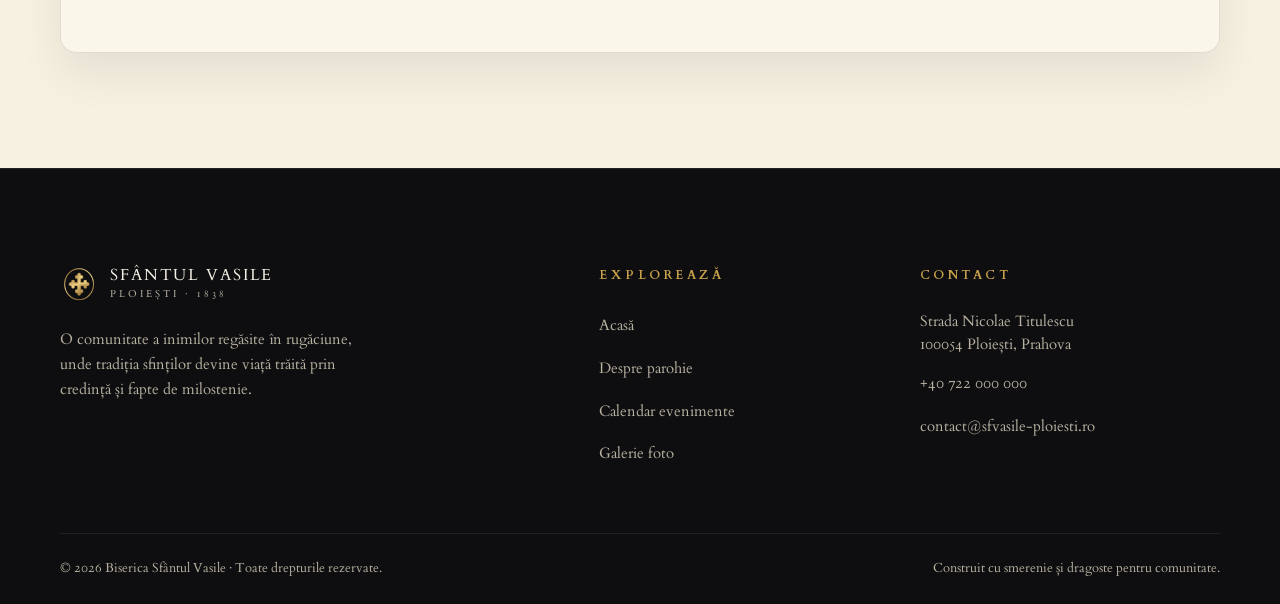
==== commit ee938766: "Simplify public pages and footer (from stroe) Squash of 4 commits by colleague on stroe: trims calen" ====
--- a/calendar.html
+++ b/calendar.html
@@ -28,7 +28,7 @@
         <img class="brand__mark" src="assets/img/LOGO.png" alt="" aria-hidden="true">
         <span>
           <span class="brand__name">Biserica Sfântul Vasile</span>
-          <span class="brand__sub">Ploiești · Parohie Ortodoxă</span>
+          <span class="brand__sub">Arhiepiscopia Bucureştilor</span>
         </span>
       </a>
 
@@ -123,27 +123,19 @@
   <!-- ========== Footer ========== -->
   <footer class="site-footer" role="contentinfo">
     <div class="container">
-      <div class="site-footer__grid">
+      <div class="site-footer__grid" style="grid-template-columns: 1.8fr 1fr 1.1fr;">
         <div>
           <a href="index.html" class="brand site-footer__brand">
             <img class="brand__mark" src="assets/img/LOGO.png" alt="" aria-hidden="true">
             <span>
               <span class="brand__name">Sfântul Vasile</span>
-              <span class="brand__sub">Ploiești · 1892</span>
+              <span class="brand__sub">Ploiești · 1838</span>
             </span>
           </a>
           <p class="site-footer__intro">
-            O comunitate ortodoxă dedicată păstrării tradiției bizantine și slujirii celor dragi prin credință,
-            rugăciune și milostenie.
+            O comunitate a inimilor regăsite în rugăciune, unde tradiția sfinților devine viață trăită prin credință și
+            fapte de milostenie.
           </p>
-          <div class="site-footer__socials" aria-label="Urmărește-ne">
-            <a href="#" aria-label="Facebook"><span class="material-symbols-outlined"
-                aria-hidden="true">public</span></a>
-            <a href="#" aria-label="YouTube"><span class="material-symbols-outlined"
-                aria-hidden="true">play_circle</span></a>
-            <a href="mailto:contact@sfvasile-ploiesti.ro" aria-label="Email"><span class="material-symbols-outlined"
-                aria-hidden="true">mail</span></a>
-          </div>
         </div>
 
         <div>
@@ -153,16 +145,6 @@
             <li><a href="despre.html">Despre parohie</a></li>
             <li><a href="calendar.html">Calendar evenimente</a></li>
             <li><a href="galerie.html">Galerie foto</a></li>
-          </ul>
-        </div>
-
-        <div>
-          <h3 class="site-footer__title">Slujiri</h3>
-          <ul class="site-footer__list">
-            <li><a href="contact.html">Botez</a></li>
-            <li><a href="contact.html">Cununie</a></li>
-            <li><a href="contact.html">Spovedanie</a></li>
-            <li><a href="contact.html">Pomelnice</a></li>
           </ul>
         </div>
 
